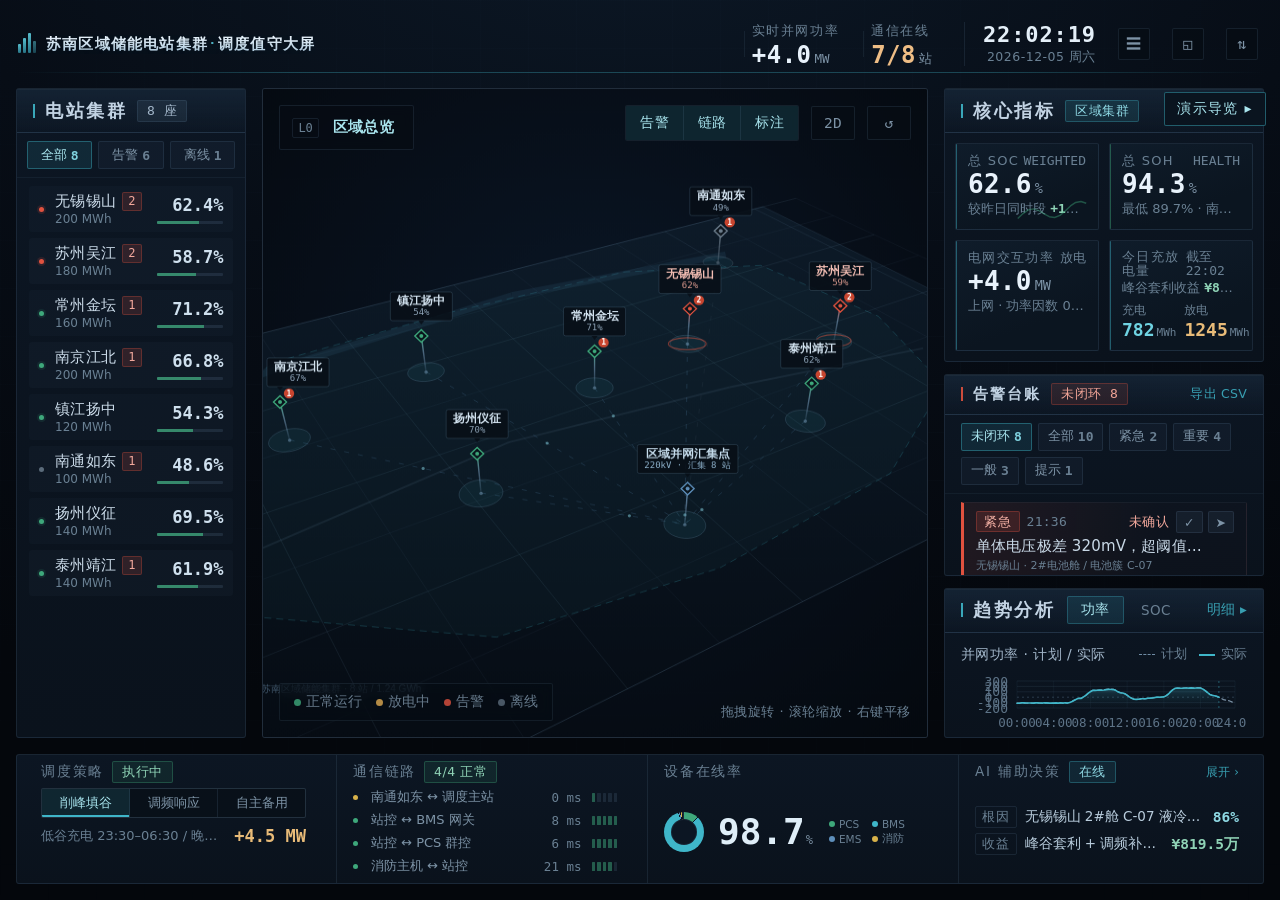
==== index.html @ c9ad31ce "chore: v1.2 initial commit (recovery from encoding incident)" ====
<!DOCTYPE html>
<html lang="zh-CN">
<head>
<meta charset="utf-8">
<meta name="viewport" content="width=device-width, initial-scale=1">
<title>苏南区域储能电站集群 · 数字孪生调度大屏</title>
<link rel="icon" type="image/svg+xml" href="assets/img/favicon.svg">
<link rel="stylesheet" href="assets/css/tokens.css?v=1.2.3">
<link rel="stylesheet" href="assets/css/components.css?v=1.2.3">
<link rel="stylesheet" href="assets/css/dashboard.css?v=1.2.3">
</head>
<body>

<div id="app" class="app">

  <!-- ============ 顶部通栏（v1.1：标题左对齐 + KPI 突出 + 图标操作收右） ============ -->
  <header class="topbar">
    <div class="tb-left">
      <div class="brand-mark" aria-hidden="true"><i></i><i></i><i></i><i></i></div>
      <h1>苏南区域储能电站集群<em>·</em>调度值守大屏</h1>
    </div>

    <div class="tb-right">
      <div class="tb-kpi">
        <label>集群总装机</label>
        <b>1,240<i>MWh</i></b>
      </div>
      <div class="tb-kpi">
        <label>实时并网功率</label>
        <b id="hdrPower">+186.4<i>MW</i></b>
      </div>
      <div class="tb-kpi">
        <label>通信在线</label>
        <b class="ok" id="hdrComm">8/8<i>站</i></b>
      </div>
      <div class="tb-clock">
        <b id="clockTime">--:--:--</b>
        <span id="clockDate">2026-11-05 周四</span>
      </div>
      <div class="nav-more" id="navMore">
        <button class="tool icon" id="btnNavMore" title="更多：设计规范 / 交互流程 / 分层稿 / 方案叙事">☰</button>
        <div class="nav-menu" id="navMenu" hidden>
          <span class="ver">v1.2-prototype</span>
          <a href="components.html">设计规范</a>
          <a href="flow.html">交互流程</a>
          <a href="mockups.html">分层稿</a>
          <a href="story.html">方案叙事</a>
          <div class="kbd-row"><kbd>Esc</kbd> 上钻 / 关闭抽屉　<kbd>Space</kbd> 暂停刷新　<kbd>C</kbd> 驾驶舱模式　<kbd>2D</kbd> 俯视</div>
        </div>
      </div>
      <button class="tool icon" id="btnCockpit" title="驾驶舱模式：只留主视图与核心 KPI，适合投屏（快捷键 C，选择会被记住）" aria-label="切换驾驶舱模式">◱</button>
      <button class="tool icon" id="btnCompact" title="紧凑密度：折叠底部策略条，扩大主视图（矮视口值守可开，选择会被记住）">⇅</button>
      <span class="ver" id="scenarioTag" hidden style="color:#eebd85;border-color:rgba(223,138,46,.4)"></span>
    </div>
  </header>

  <!-- ============ 左侧 ============ -->
  <aside class="col-left">

    <section class="panel" id="clusterPanel">
      <div class="panel-hd">
        <span class="bar"></span>
        <h3>电站集群</h3>
        <span class="hd-tag" id="stationCount">8 座</span>
      </div>
      <div class="panel-bd">
        <div class="filter-row" id="stationFilters">
          <button class="chip is-on" data-filter="all">全部 <i>8</i></button>
          <button class="chip" data-filter="alert">告警 <i>3</i></button>
          <button class="chip" data-filter="offline">离线 <i>1</i></button>
        </div>
        <div class="station-list scroll" id="stationList"></div>
      </div>
    </section>

  </aside>

  <!-- ============ 中间孪生主视区 ============ -->
  <main class="col-center">
    <section class="stage" id="stage">
      <canvas id="twinCanvas"></canvas>
      <div class="stage-veil" id="stageVeil"></div>
      <span class="corner tl"></span><span class="corner tr"></span>
      <span class="corner bl"></span><span class="corner br"></span>

      <div class="hud hud-tl">
        <div class="crumbs" id="crumbs"></div>
      </div>

      <div class="hud hud-tr">
        <div class="tool-group" id="layerToggles">
          <button class="tool is-on" data-layer="alert">告警</button>
          <button class="tool is-on" data-layer="link">链路</button>
          <button class="tool is-on" data-layer="label">标注</button>
        </div>
        <button class="tool icon" id="btnTopView" title="俯视 / 透视">2D</button>
        <button class="tool icon" id="btnReset" title="复位视窗">↺</button>
      </div>

      <div class="stage-card" id="stageCard" hidden></div>

      <div class="hud hud-bl legend">
        <span class="lg-title">状态</span>
        <span class="lg-item"><i style="background:#3ea87b"></i>正常运行</span>
        <span class="lg-item"><i style="background:#dfab52"></i>放电中</span>
        <span class="lg-item"><i style="background:#e0523f"></i>告警</span>
        <span class="lg-item"><i style="background:#5b6b7a"></i>离线</span>
      </div>

      <div class="hud hud-br">
        <span id="camInfo">拖拽旋转 · 滚轮缩放 · 右键平移</span>
      </div>

      <div class="twin-tip" id="twinTip"></div>
    </section>
  </main>

  <!-- ============ 右侧（v1.1 黄金三角：指标 → 告警台账 → 趋势） ============ -->
  <aside class="col-right">

    <section class="panel" id="metricsPanel">
      <div class="panel-hd">
        <span class="bar"></span>
        <h3>核心指标</h3>
        <span class="hd-tag scope" id="metricScope">区域集群</span>
        <button class="link-btn" id="btnScopeBack" hidden>返回集群</button>
      </div>
      <div class="panel-bd">
        <div class="metric-grid" id="metricGrid"></div>
      </div>
    </section>

    <section class="panel" id="alertPanel">
      <div class="panel-hd">
        <span class="bar crit"></span>
        <h3>告警台账</h3>
        <span class="hd-tag crit" id="alertOpen">未闭环 6</span>
        <span class="meta">按优先级排序</span>
        <button class="link-btn" id="btnAlertCsv" title="导出当前告警台账（模拟）">导出 CSV</button>
      </div>
      <div class="panel-bd">
        <div class="filter-row" id="alertFilters"></div>
        <div class="alert-list scroll" id="alertList" role="list"></div>
      </div>
    </section>

    <section class="panel folded" id="chartsPanel">
      <div class="panel-hd">
        <span class="bar"></span>
        <h3>趋势分析</h3>
        <div class="chart-tabs" id="chartTabs">
          <button class="on" data-tab="power">功率</button>
          <button data-tab="soc">SOC</button>
        </div>
        <span class="meta" id="chartMeta">计划 vs 实际</span>
        <button class="link-btn" id="btnChartMore" title="展开温度 / 健康度明细图">明细 ▸</button>
      </div>
      <div class="panel-bd chart-body">
        <div class="chart-main">
          <div class="chart-title">
            <span id="mainChartTitle">并网功率 · 计划 / 实际</span>
            <span class="lg"><i class="lg-plan"></i>计划<i class="lg-act"></i>实际</span>
          </div>
          <div class="chart-box" id="chartMain"></div>
        </div>
        <div class="chart-row">
          <div class="chart-mini">
            <div class="chart-title"><span id="tempChartTitle">设备温度</span><span class="unit">℃</span></div>
            <div class="chart-box" id="chartTemp"></div>
          </div>
          <div class="chart-mini">
            <div class="chart-title"><span id="healthChartTitle">电池簇健康度</span><span class="unit">簇</span></div>
            <div class="chart-box" id="chartHealth"></div>
          </div>
        </div>
      </div>
    </section>

  </aside>

  <!-- ============ 底部辅助栏 ============ -->
  <footer class="bottombar">

    <div class="bb">
      <div class="bb-hd">调度策略<span class="tag ok" id="stratState">执行中</span></div>
      <div class="seg" id="strategySeg">
        <button class="on" data-strategy="peak">削峰填谷</button>
        <button data-strategy="freq">调频响应</button>
        <button data-strategy="reserve">自主备用</button>
      </div>
      <div class="strat-info">
        <span id="stratWindow">低谷充电 23:30–06:30 / 晚峰放电 17:30–21:00</span>
        <b id="stratPower">-108.6 MW</b>
      </div>
    </div>

    <div class="bb">
      <div class="bb-hd">通信链路<span class="tag ok">4/4 正常</span></div>
      <div class="comm-list" id="commList"></div>
    </div>

    <div class="bb">
      <div class="bb-hd">设备在线率</div>
      <div class="on-wrap">
        <span class="donut" id="onlineDonut" style="--p:98.6"></span>
        <b id="onlineRate">98.6<i>%</i></b>
        <span class="on-legend" id="onLegend">
          <span><i style="background:#3ea87b"></i>PCS</span>
          <span><i style="background:#3fb6c9"></i>BMS</span>
          <span><i style="background:#5e8fbb"></i>EMS</span>
          <span><i style="background:#d8b24a"></i>消防</span>
        </span>
      </div>
    </div>

    <div class="bb ai-block">
      <div class="bb-hd">AI 辅助决策<span class="tag acc">在线</span><button class="link-btn" id="btnAiDrawer">展开 ›</button></div>
      <div class="ai-lines" id="aiLines"></div>
    </div>

  </footer>

  <!-- ============ 演示导览面板（收口演示用，不破坏值守视图） ============ -->
  <button class="demo-fab" id="demoFab">演示导览 ▸</button>
  <div class="demo-panel" id="demoPanel" hidden>
    <div class="dp-hd">演示导览<span id="demoClose" title="收起">×</span></div>
    <div class="dp-sec">
      <label>视图下钻</label>
      <div class="dp-row c4">
        <button data-dp-go="L0">L0 集群</button>
        <button data-dp-go="L1">L1 锡山</button>
        <button data-dp-go="L2">L2 2#舱</button>
        <button data-dp-go="L3">L3 簇</button>
      </div>
    </div>
    <div class="dp-sec">
      <label>异常工况</label>
      <div class="dp-row c4">
        <button data-dp-sc="">正常</button>
        <button data-dp-sc="offline">离线</button>
        <button data-dp-sc="multi">多告警</button>
        <button data-dp-sc="overtemp">超温</button>
        <button data-dp-linkdown>数据源断开</button>
        <button data-dp-lite>性能轻量化</button>
      </div>
    </div>
    <div class="dp-sec">
      <label>角色权限预览（UI 演示）</label>
      <div class="dp-row c4">
        <button data-dp-role="admin">管理员</button>
        <button data-dp-role="dispatcher">调度员</button>
        <button data-dp-role="inspector">运维巡检</button>
      </div>
    </div>
    <div class="dp-sec">
      <label>快照回放（本地存储演示）</label>
      <div class="dp-row">
        <button data-dp-snap-save>保存当前快照</button>
        <div class="dp-snaps" id="dpSnapList"></div>
      </div>
    </div>
    <div class="dp-sec">
      <label>调度策略</label>
      <div class="dp-row">
        <button data-dp-strategy="peak">削峰填谷</button>
        <button data-dp-strategy="freq">调频响应</button>
        <button data-dp-strategy="reserve">自主备用</button>
      </div>
    </div>
    <div class="dp-sec">
      <label>标注模式（对应分层稿三色）</label>
      <div class="dp-row c4">
        <button data-dp-anno="static">静态层</button>
        <button data-dp-anno="fx">动效层</button>
        <button data-dp-anno="hot">热区</button>
        <button data-dp-anno="all">全部</button>
      </div>
    </div>
    <div class="dp-sec">
      <label>落地材料</label>
      <div class="dp-row">
        <button data-dp-doc="feasibility.md">查看落地说明 →</button>
        <button data-dp-doc="requirement-trace.md">需求追踪表 →</button>
        <button data-dp-doc="field-map.md">字段映射表 →</button>
        <button data-dp-doc="benchmark.md">性能实测报告 →</button>
      </div>
    </div>
  </div>

  <!-- 全局标注覆盖层（1920×1080 设计坐标，与分层稿像素对齐） -->
  <div class="anno-layer" id="annoLayer"></div>

</div>

<!-- AI 决策抽屉 -->
<div class="scrim" id="scrim"></div>
<aside class="drawer" id="aiDrawer" aria-hidden="true">
  <div class="drawer-hd">
    <div>
      <b>AI 辅助决策</b>
      <span>根因推理 · 收益评估 · 策略建议</span>
    </div>
    <button class="icon-btn" id="drawerClose" aria-label="关闭">×</button>
  </div>
  <div class="drawer-bd scroll" id="drawerBody"></div>
</aside>

<div class="toast-wrap" id="toasts"></div>

<script src="assets/js/data.js"></script>
<script src="assets/js/charts.js"></script>
<script src="assets/js/twin.js"></script>
<script src="assets/js/scenes.js"></script>
<script src="assets/js/app.js"></script>
</body>
</html>
---- assets/css/tokens.css ----
/* ============================================================
   Design tokens · 储能集群调度大屏
   低饱和深蓝工业风 / 强光控制室 / 信息层级优先
   ============================================================ */
:root{
  /* 背景层级 */
  --bg-0:#05080e;
  --bg-1:#080e17;
  --bg-2:#0b1420;
  --bg-3:#0f1b28;
  --bg-4:#132334;

  /* 描边 */
  --line-1:rgba(126,163,196,.13);
  --line-2:rgba(126,163,196,.22);
  --line-3:rgba(126,163,196,.34);

  /* 文本（v0.9.5 对比度实测调整：--txt-3 5.8:1 / --txt-4 4.5:1，均过 WCAG AA 正文线，层级差保持一档） */
  --txt-1:#e2ebf5;
  --txt-2:#a2b6c9;
  --txt-3:#7d93a6;
  --txt-4:#6a8093;

  /* 主色：低饱和青蓝 + 钢蓝 */
  --acc:#3fb6c9;
  --acc-soft:rgba(63,182,201,.13);
  --acc-2:#5e8fbb;

  /* 状态色（严格规范） */
  --ok:#3ea87b;
  --warn:#d8b24a;
  --high:#df8a2e;
  --crit:#e0523f;
  --off:#5b6b7a;

  --charge:#3fb6c9;
  --discharge:#dfab52;

  /* 字体 */
  --font-ui:"HarmonyOS Sans SC","PingFang SC","Microsoft YaHei","Noto Sans SC",system-ui,sans-serif;
  --font-num:"Bahnschrift","DIN Alternate","Roboto Mono",ui-monospace,Consolas,monospace;

  /* 字号阶梯（v0.9.4）：正文下限 15px / 辅助下限 13px，11px 及以下全部清理 */
  --fs-display:32px;  /* 大屏核心数字 */
  --fs-h1:24px;
  --fs-h2:18px;
  --fs-body:15px;     /* 正文最小 15px */
  --fs-caption:13px;  /* 辅助信息 */
  --fs-tiny:12px;     /* 仅单位/时间戳 */

  /* 间距令牌（v0.9.4）：面板内边距 16–20px，面板间距 16px */
  --sp-1:8px;
  --sp-2:16px;
  --sp-3:24px;

  --r:3px;
}

/* 2K/4K 拼接屏（v0.9.5）：观看距离 3–5m，字号随物理尺寸整体放大一档，不靠 clamp 拉伸 */
@media (min-width:2560px){
  :root{
    --fs-display:40px;
    --fs-h1:30px;
    --fs-h2:22px;
    --fs-body:17px;
    --fs-caption:15px;
    --fs-tiny:14px;
    /* 间距与字号同比例升档（≈1.13×），避免面板密度失衡（v0.9.6 校准） */
    --sp-1:9px;
    --sp-2:18px;
    --sp-3:27px;
  }
}
/* 4K 拼接屏（v0.9.9）：观看距离更远（3–5m 对 3840 物理），再升一档 */
@media (min-width:3200px){
  :root{
    --fs-display:46px;
    --fs-h1:34px;
    --fs-h2:25px;
    --fs-body:19px;
    --fs-caption:17px;
    --fs-tiny:15px;
    --sp-1:10px;
    --sp-2:20px;
    --sp-3:30px;
  }
}

*,*::before,*::after{box-sizing:border-box}
html{height:100%}
html,body{margin:0}
body{
  background:var(--bg-0);
  color:var(--txt-1);
  font-family:var(--font-ui);
  font-size:var(--fs-body);
  font-variant-numeric:tabular-nums; /* 跳动数字等宽对齐，不抖动 */
  -webkit-font-smoothing:antialiased;
  overflow:hidden; /* v0.9.4：流式一屏布局（不再整屏 scale），面板内部各自滚动 */
}
h1,h2,h3,h4,p{margin:0;font-weight:500}
button{font-family:inherit;color:inherit}
[hidden]{display:none !important} /* 防止组件 display 覆盖 hidden 语义 */
b,i,em{font-style:normal;font-weight:600}
::selection{background:rgba(63,182,201,.28)}

/* 滚动条 */
.scroll{overflow-y:auto;overscroll-behavior:contain}
.scroll::-webkit-scrollbar{width:6px;height:6px}
.scroll::-webkit-scrollbar-track{background:transparent}
.scroll::-webkit-scrollbar-thumb{background:rgba(126,163,196,.18);border-radius:3px}
.scroll::-webkit-scrollbar-thumb:hover{background:rgba(126,163,196,.3)}

/* 数字：等宽、窄体，工业仪表感 */
.num{font-family:var(--font-num);font-variant-numeric:tabular-nums;letter-spacing:.02em}

/* 大屏容器（v0.9.4 流式布局）：不再 1920×1080 固定画布 + 整屏 scale，
   改为视口自适应网格 + 固定 px 字号（正文 ≥15px 不被压缩），窄视口下列宽弹性收缩 */
.app{
  position:relative;
  width:100vw;height:100vh;
  display:grid;
  /* v1.1 黄金三角：左看站点、中看拓扑（全高）、右看指标+告警+趋势；告警不再横跨底部 */
  grid-template-columns:clamp(240px,19vw,260px) minmax(0,1fr) clamp(340px,20vw,380px);
  grid-template-rows:56px minmax(0,1fr) minmax(60px,auto);
  grid-template-areas:
    "top    top    top"
    "left   center right"
    "bottom bottom bottom";
  gap:var(--sp-2);
  padding:var(--sp-2);
  overflow:hidden; /* 裁剪标注层等比例缩放后的视觉溢出（3840 宽下 --anno-s=2 时 anno-layer 视觉高 2160） */
  background:
    radial-gradient(120% 90% at 50% -10%, #0c1826 0%, #070d16 46%, #04070c 100%);
}
/* v1.2 驾驶舱模式：投屏态——只留顶栏 KPI 与拓扑主视图（body.cockpit 由 localStorage 记忆） */
body.cockpit .app{
  grid-template-columns:minmax(0,1fr);
  grid-template-rows:56px minmax(0,1fr);
  grid-template-areas:
    "top"
    "center";
}
body.cockpit .col-left,
body.cockpit .col-right,
body.cockpit .bottombar{display:none}
/* 极细网格纹理，克制 */
.app::before{
  content:"";position:absolute;inset:0;pointer-events:none;z-index:0;
  background-image:
    linear-gradient(rgba(126,163,196,.026) 1px, transparent 1px),
    linear-gradient(90deg, rgba(126,163,196,.026) 1px, transparent 1px);
  background-size:48px 48px;
  mask-image:radial-gradient(90% 80% at 50% 40%, #000 0%, transparent 100%);
}
.app > *{position:relative;z-index:1}
---- assets/css/components.css ----
/* ============================================================
   通用组件 · 面板 / 徽标 / 按钮 / 抽屉 / 提示
   ============================================================ */

/* ---------- 面板 ---------- */
.panel{
  position:relative;
  display:flex;flex-direction:column;min-height:0;
  background:linear-gradient(180deg,#0c1623 0%,#0a121c 100%);
  border:1px solid var(--line-1);
  border-radius:var(--r);
  overflow:hidden;
}
.panel::after{
  content:"";position:absolute;inset:0;pointer-events:none;
  box-shadow:inset 0 1px 0 rgba(255,255,255,.035);
}
.panel-hd{
  flex:0 0 34px;height:34px;display:flex;align-items:center;gap:8px;
  padding:0 10px;
  border-bottom:1px solid var(--line-1);
  background:linear-gradient(180deg,rgba(36,60,84,.32),rgba(18,32,46,.06));
}
.panel-hd .bar{width:2px;height:11px;background:var(--acc);flex:0 0 2px;opacity:.9}
.panel-hd .bar.crit{background:var(--crit)}
.panel-hd h3{font-size:12px;font-weight:600;letter-spacing:.14em;color:#c2d3e3;white-space:nowrap}
.panel-hd .meta{margin-left:auto;font-size:10.5px;color:var(--txt-4);letter-spacing:.04em;white-space:nowrap}
.hd-tag{
  font-size:10px;line-height:15px;padding:0 5px;border-radius:2px;
  color:var(--txt-2);background:rgba(126,163,196,.1);
  border:1px solid var(--line-1);
  font-family:var(--font-num);letter-spacing:.04em;
}
.hd-tag.crit{color:#f0a396;background:rgba(224,82,63,.12);border-color:rgba(224,82,63,.28)}
.hd-tag.scope{color:#8fd9e4;background:var(--acc-soft);border-color:rgba(63,182,201,.3)}
.panel-bd{flex:1;min-height:0;display:flex;flex-direction:column}

.link-btn{
  background:none;border:0;padding:0;margin-left:auto;
  font-size:10.5px;color:var(--acc);cursor:pointer;letter-spacing:.02em;opacity:.85;
}
.link-btn:hover{opacity:1;text-decoration:underline}

.icon-btn{
  width:22px;height:22px;display:grid;place-items:center;
  background:transparent;border:1px solid var(--line-1);border-radius:2px;
  color:var(--txt-2);font-size:15px;line-height:1;cursor:pointer;
}
.icon-btn:hover{border-color:var(--line-3);color:var(--txt-1)}

/* ---------- 过滤 chip ---------- */
.filter-row{
  display:flex;flex-wrap:wrap;gap:5px;
  padding:8px 10px;border-bottom:1px solid rgba(126,163,196,.07);
}
.chip{
  height:21px;padding:0 7px;display:inline-flex;align-items:center;gap:4px;
  background:rgba(126,163,196,.05);
  border:1px solid var(--line-1);border-radius:2px;
  font-size:11px;color:var(--txt-3);cursor:pointer;
  transition:all .15s ease;white-space:nowrap;
}
.chip i{font-family:var(--font-num);font-size:10px;color:var(--txt-4)}
.chip:hover{color:var(--txt-1);border-color:var(--line-2)}
.chip.is-on{
  color:#a9e5ee;border-color:rgba(63,182,201,.4);
  background:rgba(63,182,201,.12);
}
.chip.is-on i{color:#7fd2df}
.chip.lv-crit.is-on{color:#f4b1a5;border-color:rgba(224,82,63,.45);background:rgba(224,82,63,.14)}
.chip.lv-high.is-on{color:#f0bf88;border-color:rgba(223,138,46,.45);background:rgba(223,138,46,.14)}
.chip.lv-warn.is-on{color:#e6d193;border-color:rgba(216,178,74,.42);background:rgba(216,178,74,.13)}
.chip.lv-info.is-on{color:#9ed3bd;border-color:rgba(62,168,123,.4);background:rgba(62,168,123,.13)}

/* ---------- 标签 ---------- */
.tag{
  display:inline-flex;align-items:center;gap:3px;
  height:16px;padding:0 5px;border-radius:2px;
  font-size:10px;line-height:1;letter-spacing:.04em;white-space:nowrap;
  border:1px solid var(--line-1);color:var(--txt-3);background:rgba(126,163,196,.06);
}
.tag.ok{color:#8fd3b6;border-color:rgba(62,168,123,.32);background:rgba(62,168,123,.11)}
.tag.acc{color:#8fd9e4;border-color:rgba(63,182,201,.32);background:rgba(63,182,201,.11)}
.tag.crit{color:#f2a89c;border-color:rgba(224,82,63,.34);background:rgba(224,82,63,.13)}
.tag.high{color:#eebd85;border-color:rgba(223,138,46,.34);background:rgba(223,138,46,.13)}
.tag.warn{color:#e4d091;border-color:rgba(216,178,74,.32);background:rgba(216,178,74,.12)}
.tag.off{color:var(--txt-4);border-color:var(--line-1);background:rgba(91,107,122,.1)}

/* 告警等级左侧色块 */
.lv-tag{
  display:inline-block;padding:0 4px;height:15px;line-height:15px;border-radius:2px;
  font-size:10px;letter-spacing:.06em;
}
.lv-tag.crit{color:#f4b1a5;background:rgba(224,82,63,.16);box-shadow:inset 0 0 0 1px rgba(224,82,63,.3)}
.lv-tag.high{color:#eebd85;background:rgba(223,138,46,.15);box-shadow:inset 0 0 0 1px rgba(223,138,46,.28)}
.lv-tag.warn{color:#e4d091;background:rgba(216,178,74,.14);box-shadow:inset 0 0 0 1px rgba(216,178,74,.26)}
.lv-tag.info{color:#9ed3bd;background:rgba(62,168,123,.13);box-shadow:inset 0 0 0 1px rgba(62,168,123,.24)}

/* ---------- 按钮 ---------- */
.btn{
  height:26px;padding:0 10px;border-radius:2px;cursor:pointer;
  background:rgba(126,163,196,.07);border:1px solid var(--line-2);
  color:var(--txt-2);font-size:11.5px;letter-spacing:.02em;
  transition:all .15s ease;
}
.btn:hover{color:var(--txt-1);border-color:var(--line-3);background:rgba(126,163,196,.12)}
.btn.primary{
  background:linear-gradient(180deg,rgba(63,182,201,.24),rgba(63,182,201,.14));
  border-color:rgba(63,182,201,.45);color:#b6ecf3;
}
.btn.primary:hover{background:rgba(63,182,201,.3);border-color:rgba(63,182,201,.65)}
.btn.ghost{background:transparent;border-color:var(--line-1);color:var(--txt-3)}
.btn.mini{height:20px;padding:0 6px;font-size:10.5px}

/* 分段控件 */
.seg{display:flex;border:1px solid var(--line-2);border-radius:2px;overflow:hidden;background:rgba(6,12,19,.5)}
.seg button{
  flex:1;height:26px;border:0;border-right:1px solid var(--line-1);
  background:transparent;color:var(--txt-3);font-size:11.5px;cursor:pointer;
  transition:all .16s ease;white-space:nowrap;
}
.seg button:last-child{border-right:0}
.seg button:hover{color:var(--txt-1);background:rgba(126,163,196,.07)}
.seg button.on{
  color:#a9e5ee;background:rgba(63,182,201,.13);
  box-shadow:inset 0 -2px 0 var(--acc);
}

/* ---------- 提示 toast ---------- */
.toast-wrap{
  position:fixed;left:50%;bottom:150px;transform:translateX(-50%);
  display:flex;flex-direction:column;gap:6px;align-items:center;
  z-index:400;pointer-events:none;
}
.toast{
  display:flex;align-items:center;gap:8px;
  padding:7px 14px;border-radius:2px;
  background:rgba(10,20,30,.94);
  border:1px solid rgba(63,182,201,.32);
  box-shadow:0 8px 26px rgba(0,0,0,.5);
  color:#cfe3ef;font-size:12px;letter-spacing:.02em;
  animation:toastIn .22s ease both;
}
.toast::before{content:"";width:5px;height:5px;border-radius:50%;background:var(--acc)}
.toast.warn{border-color:rgba(223,138,46,.42)}
.toast.warn::before{background:var(--high)}
.toast.crit{border-color:rgba(224,82,63,.45)}
.toast.crit::before{background:var(--crit)}
@keyframes toastIn{from{opacity:0;transform:translateY(8px)}to{opacity:1;transform:none}}

/* ---------- 控件扩展（v2.7） ---------- */
.switch{position:relative;width:34px;height:18px;border-radius:9px;background:#1b2b3a;border:1px solid var(--line-2);cursor:pointer;transition:.15s;display:inline-block;vertical-align:middle}
.switch::after{content:"";position:absolute;top:2px;left:2px;width:12px;height:12px;border-radius:50%;background:#8fa5b8;transition:.15s}
.switch.on{background:rgba(63,182,201,.22);border-color:rgba(63,182,201,.5)}
.switch.on::after{left:18px;background:var(--acc)}

.select{position:relative;display:inline-flex;align-items:center;height:26px;padding:0 26px 0 10px;background:#101d2b;border:1px solid var(--line-2);border-radius:2px;font-size:11px;color:var(--txt-2);cursor:pointer;user-select:none}
.select::after{content:"";position:absolute;right:10px;width:0;height:0;border-left:4px solid transparent;border-right:4px solid transparent;border-top:5px solid var(--txt-4)}
.select:hover{border-color:rgba(63,182,201,.45)}
.select .opt{position:absolute;left:-1px;top:27px;min-width:100%;background:#0f1b28;border:1px solid var(--line-2);border-radius:2px;display:none;z-index:5}
.select.open .opt{display:block}
.select .opt span{display:block;padding:5px 10px;white-space:nowrap}
.select .opt span:hover{background:rgba(63,182,201,.12);color:#a9e5ee}

.hotspot{position:absolute;border:1px dashed rgba(223,82,63,.55);background:rgba(223,82,63,.07);pointer-events:none;z-index:3}
.hotspot i{position:absolute;top:-15px;left:0;font-size:9px;color:#f2a89c;white-space:nowrap;font-style:normal;letter-spacing:.05em}
.fx-layer{position:absolute;border:1px dashed rgba(63,182,201,.55);background:rgba(63,182,201,.06);pointer-events:none;z-index:3}
.fx-layer i{position:absolute;top:-15px;left:0;font-size:9px;color:#8fd9e4;white-space:nowrap;font-style:normal;letter-spacing:.05em}
.static-layer{position:absolute;border:1px dashed rgba(126,163,196,.4);background:rgba(126,163,196,.05);pointer-events:none;z-index:3}
.static-layer i{position:absolute;top:-15px;left:0;font-size:9px;color:#9fb6c8;white-space:nowrap;font-style:normal;letter-spacing:.05em}

/* 动效参考：脉冲环（4 级节奏） */
.pulse-stage{position:relative;display:flex;align-items:flex-end;justify-content:center;min-height:96px}
.pulse-stage .base{position:relative;width:56px;height:20px}
.pulse-stage .base::before{content:"";position:absolute;inset:auto 0 0 0;height:20px;border-radius:50%;background:rgba(63,182,201,.06);border:1px solid rgba(126,163,196,.25)}
.pulse-stage .ring{position:absolute;left:50%;bottom:0;width:24px;height:9px;margin-left:-12px;border-radius:50%;border:1px solid currentColor;opacity:0;animation:pulseRing var(--dur,1.4s) ease-out infinite;animation-delay:var(--delay,0s)}
@keyframes pulseRing{0%{transform:scale(.55);opacity:.95}65%{opacity:.35}100%{transform:scale(2.7);opacity:0}}

/* 动效参考：链路流向 */
.flow-wire{position:relative;height:2px;background:linear-gradient(90deg,rgba(94,143,187,.12),rgba(94,143,187,.4));border-radius:1px;margin:26px 0 8px}
.flow-wire i{position:absolute;top:-1.5px;width:8px;height:5px;border-radius:1px;background:#8cdceb;box-shadow:0 0 4px rgba(140,220,235,.4);animation:flowMove var(--dur,2s) linear infinite;animation-delay:var(--delay,0s)}
.flow-wire.rev{background:linear-gradient(270deg,rgba(94,143,187,.12),rgba(94,143,187,.4))}
@keyframes flowMove{0%{left:-4%}100%{left:102%}}
.flow-wire.idle i{animation:none;opacity:.25}

/* ---------- 抽屉 ---------- */
.scrim{
  position:fixed;inset:0;background:rgba(3,6,10,.55);
  opacity:0;pointer-events:none;transition:opacity .25s ease;z-index:300;
  backdrop-filter:blur(2px);
}
.scrim.on{opacity:1;pointer-events:auto}
.drawer{
  position:fixed;top:0;right:0;bottom:0;width:466px;
  background:linear-gradient(180deg,#0b1622,#08111a);
  border-left:1px solid var(--line-2);
  box-shadow:-18px 0 50px rgba(0,0,0,.55);
  /* v1.2：收起态滑出动画结束后 visibility:hidden——translateX(102%) 的空盒子不再撑出文档横向滚动区 */
  transform:translateX(102%);visibility:hidden;
  transition:transform .3s cubic-bezier(.22,.61,.36,1),visibility 0s .3s;
  z-index:310;display:flex;flex-direction:column;
}
.drawer.on{transform:none;visibility:visible;transition:transform .3s cubic-bezier(.22,.61,.36,1),visibility 0s 0s}
.drawer-hd{
  flex:0 0 auto;display:flex;align-items:flex-start;justify-content:space-between;
  padding:16px 18px 14px;border-bottom:1px solid var(--line-1);
  background:linear-gradient(180deg,rgba(36,60,84,.28),transparent);
}
.drawer-hd b{display:block;font-size:14px;letter-spacing:.1em;color:#d8e6f2}
.drawer-hd span{display:block;margin-top:5px;font-size:10.5px;color:var(--txt-4);letter-spacing:.08em}
.drawer-bd{padding:16px 18px 28px;flex:1;min-height:0}

/* ---------- 图表 tooltip ---------- */
.chart-tip{
  position:fixed;z-index:500;pointer-events:none;
  min-width:110px;padding:7px 9px;border-radius:2px;
  background:rgba(9,17,26,.96);border:1px solid var(--line-2);
  box-shadow:0 8px 22px rgba(0,0,0,.5);
  font-size:11px;color:var(--txt-2);line-height:1.65;
  opacity:0;transform:translateY(4px);transition:opacity .12s ease,transform .12s ease;
}
.chart-tip.on{opacity:1;transform:none}
.chart-tip b{color:#dbe9f4;font-family:var(--font-num);font-weight:600}
.chart-tip .k{display:inline-block;width:6px;height:6px;border-radius:1px;margin-right:5px;vertical-align:1px}
---- assets/css/dashboard.css ----
/* ============================================================
   主大屏布局
   ============================================================ */

/* ---------------- 顶部 ---------------- */
.topbar{
  grid-area:top;
  /* v1.1：两列 grid——主标题左对齐，KPI/时钟/图标操作收最右 */
  display:grid;grid-template-columns:minmax(0,1fr) auto;
  align-items:center;gap:16px;
  padding:0 6px 0 2px;position:relative;
}
.topbar::after{
  /* v1.2：光带内收到 0（原 -10px 外扩撑出文档 10px 横向滚动区，1024 视口回归红） */
  content:"";position:absolute;left:0;right:0;bottom:-1px;height:1px;
  background:linear-gradient(90deg,rgba(63,182,201,0),rgba(63,182,201,.32) 22%,rgba(63,182,201,.32) 78%,rgba(63,182,201,0));
}
.tb-left{display:flex;align-items:center;gap:10px;min-width:0;justify-self:start}
.brand-mark{display:flex;align-items:flex-end;gap:2px;height:20px;padding-bottom:1px}
.brand-mark i{width:3px;background:linear-gradient(180deg,#5fd0e0,#2b7f92);border-radius:1px;opacity:.9}
.brand-mark i:nth-child(1){height:9px}
.brand-mark i:nth-child(2){height:15px}
.brand-mark i:nth-child(3){height:20px}
.brand-mark i:nth-child(4){height:12px;opacity:.5}
.brand-txt b{display:block;font-size:14.5px;font-weight:600;letter-spacing:.1em;color:#d7e5f1;line-height:1.25}
.brand-txt span{display:block;font-size:9px;letter-spacing:.18em;color:var(--txt-4);margin-top:2px;white-space:nowrap}
.ver{
  font-family:var(--font-num);font-size:9.5px;color:var(--txt-4);
  border:1px solid var(--line-1);border-radius:2px;padding:1px 4px;margin-left:2px;
}
a.ver{text-decoration:none;letter-spacing:.08em;cursor:pointer;transition:.15s}
a.ver:hover{color:#a9e5ee;border-color:rgba(63,182,201,.45)}

/* v1.1：主标题移入 tb-left 左对齐 */
.tb-left h1{
  font-size:22px;font-weight:600;letter-spacing:.14em;white-space:nowrap;min-width:0;overflow:hidden;text-overflow:ellipsis;
  background:linear-gradient(180deg,#f2f8ff,#a9c4d8);
  -webkit-background-clip:text;background-clip:text;color:transparent;
  text-shadow:0 0 26px rgba(63,182,201,.12);
}
.tb-left h1 em{color:var(--acc);margin:0 2px;font-weight:400}

.tb-right{display:flex;align-items:center;gap:16px;justify-self:end;min-width:0}
/* v1.1.1：KPI 间微弱分隔线（1px / 10%），数据读取更独立；图标钮继承 .tool:hover 底色反馈 */
.tb-right .tb-kpi{position:relative;padding-right:16px}
.tb-right .tb-kpi + .tb-kpi::before{
  content:"";position:absolute;left:-8px;top:50%;transform:translateY(-50%);
  width:1px;height:26px;background:rgba(126,163,196,.1);
}
.tb-right .tool.icon{height:32px;width:32px;min-width:32px;font-size:15px;padding:0}
.tb-right .nav-more .nav-menu{right:0;left:auto}
.nav-menu .ver{display:block;margin:2px 10px 6px;border:none;padding:0}
.tb-kpi label{display:block;font-size:11px;letter-spacing:.12em;color:var(--txt-4);margin-bottom:3px}
.tb-kpi b{font-family:var(--font-num);font-size:24px;font-weight:600;color:#e4eff8;line-height:1;letter-spacing:.02em}
.tb-kpi b i{font-size:10.5px;font-weight:400;color:var(--txt-3);margin-left:3px;letter-spacing:0}
.tb-kpi b.ok{color:#7fd0b0}
.tb-clock{text-align:right;padding-left:18px;border-left:1px solid var(--line-1)}
.tb-clock b{display:block;font-family:var(--font-num);font-size:19px;color:#e4eff8;letter-spacing:.04em}
.tb-clock span{display:block;font-size:10.5px;color:var(--txt-4);margin-top:2px;letter-spacing:.04em}

/* ---------------- 左右列 ---------------- */
.col-left{grid-area:left;display:grid;grid-template-rows:minmax(0,1fr);min-height:0}
.col-center{grid-area:center;min-height:0;min-width:0}
/* v1.1 黄金三角：右栏 = 指标(auto) + 告警(主) + 趋势(次) */
.col-right{grid-area:right;display:flex;flex-direction:column;gap:12px;min-height:0}
.col-right #metricsPanel{flex:0 0 auto}
.col-right #alertPanel{flex:1.35 1 0;min-height:150px} /* v1.2.2：保底 150px——趋势展开明细时告警不被挤到只剩标题（720 下曾压到 32px） */
.col-right #chartsPanel{flex:1 1 0;min-height:0}

/* ---------------- 电站列表（纵向拉长 · 行高与字号放大） ---------------- */
.station-list{padding:8px 10px 10px;display:flex;flex-direction:column;gap:6px;flex:1}
/* v1.1.2：筛选 chips 固定三列等分——260px 列内自动均分、永不换行（ellipsis+title 兜底长数字） */
#stationFilters{display:grid;grid-template-columns:repeat(3,1fr);gap:6px;padding:8px 10px}
#stationFilters .chip{width:100%;min-width:0;justify-content:center}
#stationFilters .chip .t{min-width:0;overflow:hidden;text-overflow:ellipsis}
#stationFilters .chip i{flex-shrink:0}
.st-row{
  display:grid;grid-template-columns:6px minmax(0,1fr) 66px;
  gap:10px;align-items:center;padding:5px 10px;min-height:46px;
  background:rgba(126,163,196,.028);
  border:1px solid transparent;border-left:2px solid transparent;border-radius:2px;
  text-align:left;cursor:pointer;transition:background .15s ease,border-color .15s ease;
}
.st-row:hover{background:rgba(126,163,196,.08);border-color:var(--line-1)}
.st-row.is-on{background:rgba(63,182,201,.1);border-color:rgba(63,182,201,.3);border-left-color:var(--acc)}
.st-dot{width:5px;height:5px;border-radius:50%;background:var(--ok);box-shadow:0 0 0 2px rgba(62,168,123,.12)}
.st-dot.chg{background:var(--charge);box-shadow:0 0 0 2px rgba(63,182,201,.12)}
.st-dot.dis{background:var(--discharge);box-shadow:0 0 0 2px rgba(223,171,82,.12)}
.st-dot.alert{background:var(--crit);box-shadow:0 0 0 2px rgba(224,82,63,.14)}
.st-dot.offline{background:var(--off);box-shadow:none}
.st-name{font-size:15px;color:#ccdcea;letter-spacing:.02em;line-height:18px;display:flex;align-items:center;gap:6px;white-space:nowrap;overflow:hidden}
.st-name .badge{
  font-family:var(--font-num);font-size:10.5px;line-height:15px;padding:0 4px;border-radius:2px;
  color:#f2a89c;background:rgba(224,82,63,.16);border:1px solid rgba(224,82,63,.28);
}
.st-sub{font-size:11.5px;color:var(--txt-4);line-height:14px;letter-spacing:.02em;white-space:nowrap;overflow:hidden;text-overflow:ellipsis}
.st-soc{text-align:right}
.st-soc b{display:block;font-family:var(--font-num);font-size:17px;color:#cfe0ee;font-weight:600;line-height:19px}
.mini-bar{display:block;height:3px;background:rgba(126,163,196,.14);border-radius:1px;margin-top:5px;overflow:hidden}
.mini-bar u{display:block;height:100%;background:var(--acc);opacity:.75;text-decoration:none}

/* ---------------- 告警台账（v1.1 移入右栏 380px：紧凑两行 + 操作图标化） ---------------- */
#alertPanel .panel-hd{flex:0 0 40px}
#alertPanel .panel-hd h3{font-size:14.5px}
#alertPanel .panel-hd .link-btn{font-size:12.5px}
#alertPanel .filter-row{gap:6px;padding:6px 12px}
#alertPanel .chip{height:26px;padding:0 10px;font-size:12.5px;gap:3px}
.alert-list{padding:6px 10px 10px;display:flex;flex-direction:column;gap:6px;flex:1}
.al-row{
  display:block;width:100%;text-align:left;padding:6px 11px;
  background:rgba(126,163,196,.028);
  border:1px solid rgba(126,163,196,.07);border-left:3px solid var(--line-2);
  border-radius:0 2px 2px 0;cursor:pointer;
  transition:background .15s ease;
}
.al-row:hover{background:rgba(126,163,196,.075)}
.al-row.crit{border-left-color:var(--crit);background:linear-gradient(90deg,rgba(224,82,63,.1),rgba(224,82,63,.015) 70%)}
.al-row.high{border-left-color:var(--high);background:linear-gradient(90deg,rgba(223,138,46,.075),rgba(223,138,46,.012) 70%)}
.al-row.warn{border-left-color:var(--warn)}
.al-row.info{border-left-color:rgba(62,168,123,.75)}
.al-row.done{opacity:.6}
.al-top{display:flex;align-items:center;gap:7px;margin-bottom:3px}
.al-time{font-family:var(--font-num);font-size:13px;color:var(--txt-4);letter-spacing:.02em}
.al-st{display:none} /* 默认 foot 已含站点；矮视口单行模式显示（v1.1） */
.al-status{margin-left:auto;font-size:13px;letter-spacing:.03em}
.al-status.s0{color:#f2a89c}
.al-status.s1{color:#9fc9e8}
.al-status.s2{color:#7fae97}
.al-status.s3{color:var(--txt-4)}
.al-ics{display:flex;gap:5px;flex-shrink:0}
.al-txt{
  font-size:14.5px;line-height:19px;color:#c8d8e6;letter-spacing:.01em;
  display:-webkit-box;-webkit-line-clamp:1;-webkit-box-orient:vertical;overflow:hidden;
}
.al-foot{display:flex;align-items:center;gap:8px;margin-top:2px;font-size:11px;color:var(--txt-4)}
.al-act{
  height:22px;min-width:24px;padding:0 7px;line-height:21px;font-size:12.5px;border-radius:2px;
  background:rgba(126,163,196,.08);border:1px solid var(--line-1);color:var(--txt-3);
  cursor:pointer;
}
.al-act:hover{color:#a9e5ee;border-color:rgba(63,182,201,.4);background:rgba(63,182,201,.12)}
/* v1.1.1：空态＝「系统运行平稳」而非黑块（值守安心态） */
.al-empty{
  padding:26px 0 30px;text-align:center;color:var(--txt-4);font-size:13px;letter-spacing:.04em;
}
.al-empty::before{
  content:"✓";display:flex;align-items:center;justify-content:center;
  width:34px;height:34px;margin:0 auto 10px;border-radius:50%;
  border:1.5px solid rgba(62,168,123,.45);color:#3ea87b;font-size:16px;
}
.al-empty b{display:block;color:#7fae97;font-size:14.5px;margin-bottom:3px;letter-spacing:.08em}

/* ---------------- 主视区 ---------------- */
.stage{
  position:relative;height:100%;min-height:0;overflow:hidden;
  border:1px solid var(--line-2);border-radius:var(--r);
  background:#060c14;
}
#twinCanvas{position:absolute;inset:0;width:100%;height:100%;display:block;cursor:grab}
#twinCanvas.dragging{cursor:grabbing}
.stage-veil{
  position:absolute;inset:0;background:#050a11;opacity:0;pointer-events:none;
  transition:opacity .22s ease;z-index:6;
}
.stage-veil.on{opacity:1}
.corner{position:absolute;width:12px;height:12px;border:1px solid rgba(63,182,201,.5);z-index:3;pointer-events:none}
.corner.tl{left:-1px;top:-1px;border-right:0;border-bottom:0}
.corner.tr{right:-1px;top:-1px;border-left:0;border-bottom:0}
.corner.bl{left:-1px;bottom:-1px;border-right:0;border-top:0}
.corner.br{right:-1px;bottom:-1px;border-left:0;border-top:0}

.hud{position:absolute;z-index:4;display:flex;align-items:center;gap:6px}
.hud-tl{left:16px;top:16px;max-width:calc(100% - 360px)}
.hud-tr{right:16px;top:16px}
.hud-bl{left:16px;bottom:16px}
.hud-br{right:16px;bottom:16px;font-size:12px;color:var(--txt-4);letter-spacing:.04em}

.crumbs{
  display:flex;align-items:center;gap:5px;flex-wrap:wrap;
  padding:6px 10px;background:rgba(7,13,21,.76);
  border:1px solid var(--line-1);border-radius:2px;
  backdrop-filter:blur(6px);
}
.crumbs .cr{
  background:none;border:0;padding:3px 5px;font-size:13px;color:var(--txt-3);
  cursor:pointer;border-radius:2px;letter-spacing:.02em;white-space:nowrap;
}
.crumbs .cr:hover{color:#a9e5ee;background:rgba(63,182,201,.1)}
.crumbs .cr.cur{color:#a9e5ee;font-weight:600;cursor:default}
.crumbs .sep{color:var(--txt-4);font-size:12px;opacity:.6}
.crumbs .lvl{
  font-family:var(--font-num);font-size:11px;color:var(--txt-4);
  border:1px solid var(--line-1);border-radius:2px;padding:0 4px;line-height:16px;margin-right:2px;
}

.tool-group{display:flex;border:1px solid var(--line-1);border-radius:2px;overflow:hidden;background:rgba(7,13,21,.8);backdrop-filter:blur(6px)}
.tool{
  height:30px;padding:0 12px;background:transparent;border:0;border-right:1px solid var(--line-1);
  color:var(--txt-3);font-size:12.5px;cursor:pointer;letter-spacing:.02em;transition:.15s;
}
.tool:last-child{border-right:0}
.tool:hover{color:var(--txt-1);background:rgba(126,163,196,.1)}
.tool.is-on{color:#a9e5ee;background:rgba(63,182,201,.14)}
.tool.icon{
  width:38px;height:30px;padding:0;border:1px solid var(--line-1);border-radius:2px;margin-left:6px;
  background:rgba(7,13,21,.8);font-family:var(--font-num);font-size:13px;
}

/* v1.1：图例半透明缩小，不抢主视图（hover 恢复清晰） */
.legend{
  padding:5px 10px;background:rgba(7,13,21,.55);border:1px solid rgba(126,163,196,.14);
  border-radius:2px;backdrop-filter:blur(6px);gap:10px;opacity:.8;transition:opacity .15s;
}
.legend:hover{opacity:1}
.lg-title{display:none}
.lg-item{display:flex;align-items:center;gap:5px;font-size:12px;color:var(--txt-3)}
.lg-item i{width:6px;height:6px;border-radius:50%;display:block}

.twin-tip{
  position:fixed;z-index:250;pointer-events:none;opacity:0;
  padding:10px 14px;border-radius:2px;transform:translate(12px,-50%);
  background:rgba(8,15,23,.96);border:1px solid var(--line-2);
  box-shadow:0 8px 24px rgba(0,0,0,.5);
  font-size:13.5px;line-height:1.6;color:var(--txt-2);white-space:nowrap;
  transition:opacity .12s ease;
}
.twin-tip.on{opacity:1}
.twin-tip b{color:#dcebf6;font-size:14px;letter-spacing:.02em}
.twin-tip .k{color:var(--txt-4);font-size:11.5px;letter-spacing:.06em;display:block;margin-bottom:1px}
.twin-tip .row{display:flex;justify-content:space-between;gap:14px}
.twin-tip .row span{color:var(--txt-4)}
.twin-tip .row em{font-family:var(--font-num);color:#cfe2ef;font-style:normal}

/* 站内摘要浮动卡 */
.stage-card{
  position:absolute;left:16px;top:56px;width:310px;z-index:5;
  background:linear-gradient(180deg,rgba(12,23,35,.95),rgba(9,17,26,.95));
  border:1px solid var(--line-2);border-radius:2px;
  box-shadow:0 14px 36px rgba(0,0,0,.45);
  backdrop-filter:blur(8px);
  animation:cardIn .2s ease both;
}
@keyframes cardIn{from{opacity:0;transform:translateY(-4px)}to{opacity:1;transform:none}}
.sc-hd{display:flex;align-items:center;gap:6px;padding:10px 14px;border-bottom:1px solid var(--line-1)}
.sc-hd b{font-size:15px;letter-spacing:.04em;color:#dcebf6;white-space:nowrap;overflow:hidden;text-overflow:ellipsis}
.sc-hd .icon-btn{margin-left:auto;width:20px;height:20px;font-size:14px}
.sc-bd{padding:10px 14px}
.sc-kv{display:flex;justify-content:space-between;gap:8px;font-size:12.5px;color:var(--txt-4);line-height:22px}
.sc-kv b{font-family:var(--font-num);color:#cfe2ef;font-size:13.5px;font-weight:600}
.sc-kv b.hl{color:#8fd9e4}
.sc-bar{height:4px;background:rgba(126,163,196,.13);margin:7px 0 9px;border-radius:2px;overflow:hidden}
.sc-bar u{display:block;height:100%;background:linear-gradient(90deg,#2c8fa2,#4fc4d6);text-decoration:none}
.sc-tags{display:flex;gap:4px;flex-wrap:wrap;margin-bottom:8px}
.sc-actions{display:flex;gap:5px}
.sc-actions .btn{flex:1}

/* ---------------- 指标卡（主数值为卡片最大字号 · 附属文字精简） ---------------- */
.metric-grid{display:grid;grid-template-columns:1fr 1fr;gap:12px;padding:12px}
.m-card{
  position:relative;overflow:hidden;padding:10px 12px 12px;
  background:linear-gradient(160deg,#0f1c2a,#0b1520 70%);
  border:1px solid var(--line-1);border-radius:2px;
}
.m-card::before{content:"";position:absolute;left:0;top:0;bottom:0;width:1px;background:var(--acc);opacity:.45}
.m-card.warnc::before{background:var(--high)}
.m-card.okc::before{background:var(--ok)}
.m-card.wide{grid-column:span 2;display:flex;align-items:center;gap:12px;padding:9px 12px}
/* v0.9.6：4 卡层级（L0/L1）wide 卡改单列自适应，避免 2×2 网格 span2 换行留空洞 */
.m-card.wide.slim{grid-column:auto;flex-direction:column;align-items:stretch;justify-content:center;gap:6px}
.m-card.wide.slim .m-wide-r{justify-content:space-between;gap:8px;text-align:left}
.m-card.wide.slim .m-wide-r b{font-size:18px}
.m-lab{display:flex;align-items:center;justify-content:space-between;font-size:11.5px;color:var(--txt-4);letter-spacing:.1em;line-height:14px}
.m-lab .d{font-family:var(--font-num);font-size:10.5px;letter-spacing:0}
.m-val{font-family:var(--font-num);font-size:34px;line-height:1.12;color:#e8f2fb;font-weight:600;letter-spacing:.01em;margin-top:2px}
.m-val i{font-size:12px;font-weight:400;color:var(--txt-3);margin-left:3px;letter-spacing:0}
.m-val.sm{font-size:27px}
.m-val.txt{font-family:var(--font-ui);font-size:24px;font-weight:600;letter-spacing:.1em}
.m-sub{font-size:11.5px;color:var(--txt-4);line-height:15px;margin-top:2px;white-space:nowrap;overflow:hidden;text-overflow:ellipsis}
.m-sub em{font-family:var(--font-num);font-style:normal;color:#8fd3b6}
.m-sub em.dn{color:#eebd85}
.m-spark{position:absolute;right:10px;bottom:8px;width:72px;height:22px;opacity:.5}
.m-wide-l{flex:1;min-width:0}
.m-wide-r{display:flex;gap:16px;text-align:right}
.m-wide-r div{font-size:10.5px;color:var(--txt-4);line-height:1.4}
.m-wide-r b{display:block;font-family:var(--font-num);font-size:18px;color:#dcebf6;line-height:1.2}
.m-wide-r b i{font-size:10px;color:var(--txt-4);margin-left:2px;font-weight:400}
.m-wide-r b.ch{color:#6fd3e2}
.m-wide-r b.dis{color:#e8bb78}

/* ---------------- 图表（容器加高 · 轴/图例放大） ---------------- */
.chart-body{padding:10px 12px 12px;gap:8px}
.chart-main{flex:1;min-height:0;display:flex;flex-direction:column}
.chart-row{flex:0 0 150px;display:grid;grid-template-columns:1.12fr 1fr;gap:12px;min-height:0} /* v1.2.2：210→150，明细行给主图让高度 */
.chart-title{
  height:26px;display:flex;align-items:center;gap:8px;
  font-size:12.5px;color:var(--txt-2);letter-spacing:.03em;white-space:nowrap;overflow:hidden;
}
.chart-title .unit{font-family:var(--font-num);font-size:11px;color:var(--txt-4);margin-left:auto}
.chart-title .lg{margin-left:auto;display:flex;align-items:center;gap:5px;font-size:11px;color:var(--txt-4);letter-spacing:.02em}
.chart-title .lg i{width:16px;height:0;border-top:1px dashed #6f8ba4;display:block;margin-right:1px}
.chart-title .lg i.lg-act{border-top:2px solid var(--acc);margin-left:6px}
.chart-box{position:relative;flex:1;min-height:0}
.chart-box svg{position:absolute;inset:0;display:block}
.chart-mini{display:flex;flex-direction:column;min-width:0;min-height:0}
.chart-tabs{display:flex;gap:3px;margin-left:2px}
.chart-tabs button{
  height:26px;padding:0 12px;font-size:12.5px;letter-spacing:.03em;cursor:pointer;
  background:transparent;border:1px solid transparent;border-radius:2px;color:var(--txt-4);
}
/* 明细图折叠（信息减负：默认只看主趋势，温度/健康度收进「明细」开关） */
#chartsPanel.folded .chart-row{display:none}
/* v1.2.2：展开态趋势面板抢更高权重——否则 flex:1 的 212px 容器里
   固定高度的明细行把主图压成 0 高（主图消失 + 明细溢出右缘的破版根因）；
   2.6 档：展开 ≈ 44+26+主图+150，告警保留可见行数不归零 */
#chartsPanel:not(.folded){flex:2.6 1 0}
#chartsPanel:not(.folded) .chart-main .chart-box{min-height:96px}
#btnChartMore{font-size:11.5px}
.chart-tabs button:hover{color:var(--txt-2)}
.chart-tabs button.on{color:#a9e5ee;background:rgba(63,182,201,.12);border-color:rgba(63,182,201,.3)}
.chart-sub{font-size:9px;color:var(--txt-4);display:flex;gap:8px;align-items:center;line-height:20px}

/* ---------------- 底部（四模块等宽宽松排布） ---------------- */
.bottombar{grid-area:bottom;display:grid;grid-template-columns:repeat(4,1fr);gap:14px}
.bb{
  display:flex;flex-direction:column;gap:7px;min-width:0;
  padding:8px 14px 10px;
  background:linear-gradient(180deg,#0c1623,#0a121c);
  border:1px solid var(--line-1);border-radius:var(--r);overflow:hidden;
}
.bb-hd{display:flex;align-items:center;gap:7px;font-size:11.5px;color:var(--txt-4);letter-spacing:.13em;height:16px}
.bb-hd .tag{margin-left:1px}
.bb-hd .link-btn{margin-left:auto;font-size:11.5px}
.bb .seg button{height:28px;font-size:12.5px}

.strat-info{display:flex;align-items:center;justify-content:space-between;gap:8px;margin-top:1px}
.strat-info span{font-size:11.5px;color:var(--txt-4);white-space:nowrap;overflow:hidden;text-overflow:ellipsis}
.strat-info b{font-family:var(--font-num);font-size:15.5px;color:#8fd9e4;font-weight:600;white-space:nowrap}

.comm-list{display:flex;flex-direction:column;gap:5px;justify-content:center;flex:1}
.comm-row{display:grid;grid-template-columns:8px 1fr auto auto;gap:8px;align-items:center;font-size:11.5px;color:var(--txt-3)}
.comm-row .dot{width:5px;height:5px;border-radius:50%;background:var(--ok)}
.comm-row .dot.warn{background:var(--warn)}
.comm-row .nm{white-space:nowrap;overflow:hidden;text-overflow:ellipsis}
.comm-row .lat{font-family:var(--font-num);font-size:11px;color:var(--txt-4)}
.comm-row .bars{display:flex;gap:2px}
.comm-row .bars i{width:3.5px;height:9px;background:rgba(62,168,123,.5);border-radius:.5px;display:block}
.comm-row .bars i.dim{background:rgba(126,163,196,.14)}

.on-wrap{display:flex;align-items:center;gap:14px;flex:1}
.on-wrap>b{font-family:var(--font-num);font-size:32px;line-height:1;color:#dfeef8;font-weight:600}
.on-wrap>b i{font-size:12px;color:var(--txt-3);margin-left:1px;font-weight:400}
/* v1.1：分色微型圆环（conic-gradient 由 renderOnline 内联填充），替代不可读的多色进度条 */
.on-wrap .donut{
  width:40px;height:40px;border-radius:50%;position:relative;flex-shrink:0;
}
.on-wrap .donut::after{
  content:"";position:absolute;inset:7px;border-radius:50%;
  background:var(--panel, #0c1623);box-shadow:0 0 0 1px rgba(126,163,196,.1) inset;
}
/* v1.1.1：圆环旁极简图例（四色对应 PCS/BMS/EMS/消防） */
.on-legend{display:grid;grid-template-columns:1fr 1fr;gap:2px 10px;font-size:10.5px;color:var(--txt-4);margin-left:2px}
.on-legend span{display:flex;align-items:center;gap:4px;white-space:nowrap}
.on-legend i{width:6px;height:6px;border-radius:50%;flex-shrink:0}
/* v1.1.1：快捷键提示（帮助菜单内） */
.nav-menu .kbd-row{padding:8px 10px 6px;border-top:1px solid var(--line-1);margin-top:4px;font-size:11px;color:var(--txt-4);line-height:1.9}
.nav-menu kbd{
  font-family:var(--font-num);font-size:10.5px;color:#a9c4d8;
  background:rgba(126,163,196,.1);border:1px solid var(--line-1);border-radius:2px;
  padding:0 4px;line-height:15px;display:inline-block;
}
/* 通信链路信号柱呼吸灯（v1.1；body.lite 或 prefers-reduced-motion 时静止） */
.comm-row .bars i{transition:opacity .3s}
body:not(.lite) .comm-row .bars i:not(.dim){animation:linkPulse 2.4s ease-in-out infinite}
body:not(.lite) .comm-row:nth-child(2) .bars i:not(.dim){animation-delay:.4s}
body:not(.lite) .comm-row:nth-child(3) .bars i:not(.dim){animation-delay:.8s}
body:not(.lite) .comm-row:nth-child(4) .bars i:not(.dim){animation-delay:1.2s}
@keyframes linkPulse{0%,100%{opacity:1}50%{opacity:.35}}
@media (prefers-reduced-motion:reduce){.comm-row .bars i{animation:none !important}}

.ai-block{gap:5px}
.ai-lines{display:flex;flex-direction:column;gap:5px;justify-content:center;flex:1}
.ai-line{display:flex;align-items:center;gap:8px;min-width:0}
.ai-k{flex:0 0 auto;font-size:10.5px;letter-spacing:.06em;color:var(--txt-4);border:1px solid var(--line-1);border-radius:2px;padding:0 4px;line-height:16px}
.ai-line p{flex:1;min-width:0;font-size:12px;color:#b9cddd;white-space:nowrap;overflow:hidden;text-overflow:ellipsis}
.ai-line b{font-family:var(--font-num);font-size:12.5px;color:#8fd9e4;font-weight:600}
.ai-line b.rev{color:#8fd3b6}

/* ---------------- AI 抽屉内容 ---------------- */
.ai-sec{margin-bottom:18px}
.ai-sec-hd{display:flex;align-items:center;gap:6px;font-size:11px;letter-spacing:.12em;color:var(--txt-2);margin-bottom:9px}
.ai-sec-hd::before{content:"";width:2px;height:10px;background:var(--acc)}
.ai-sec-hd .tag{margin-left:auto;letter-spacing:0}
.ai-lead{font-size:11.5px;line-height:1.75;color:#b3c6d6;background:rgba(63,182,201,.06);border-left:2px solid rgba(63,182,201,.45);padding:8px 10px;margin-bottom:10px}
.ai-lead b{color:#9fe1ea;font-weight:600}
.cause{display:flex;align-items:center;gap:8px;margin-bottom:7px}
.cause .rank{font-family:var(--font-num);font-size:9px;color:var(--txt-4);width:12px}
.cause .txt{flex:1;min-width:0;font-size:11px;color:var(--txt-2);white-space:nowrap;overflow:hidden;text-overflow:ellipsis}
.cause .pbar{width:66px;height:3px;background:rgba(126,163,196,.14);border-radius:2px;overflow:hidden}
.cause .pbar u{display:block;height:100%;background:linear-gradient(90deg,#2c8fa2,#54c9da);text-decoration:none}
.cause .pct{font-family:var(--font-num);font-size:10px;color:#9fc6d6;width:28px;text-align:right}
.ai-note{font-size:10.5px;color:var(--txt-4);line-height:1.7;margin-top:2px}
.rev-grid{display:grid;grid-template-columns:1fr 1fr;gap:8px;margin-bottom:10px}
.rev-card{padding:8px 10px;border:1px solid var(--line-1);background:rgba(126,163,196,.04);border-radius:2px}
.rev-card label{display:block;font-size:9.5px;color:var(--txt-4);letter-spacing:.08em;margin-bottom:3px}
.rev-card b{font-family:var(--font-num);font-size:19px;color:#8fd3b6;font-weight:600}
.rev-card b i{font-size:9px;color:var(--txt-3);margin-left:2px;font-weight:400}
.rev-card span{display:block;font-size:9.5px;color:var(--txt-4);margin-top:2px}
.ai-bars{display:flex;flex-direction:column;gap:7px;margin:4px 0 10px}
.ai-bar-row{display:grid;grid-template-columns:64px 1fr 54px;gap:8px;align-items:center;font-size:10px;color:var(--txt-4)}
.ai-bar-row .track{height:6px;background:rgba(126,163,196,.1);border-radius:1px;overflow:hidden;display:flex}
.ai-bar-row .track i{display:block;height:100%}
.ai-bar-row em{font-family:var(--font-num);font-style:normal;font-size:10px;color:#b6cddd;text-align:right}
.ai-actions{display:flex;gap:6px;margin-top:4px}
.ai-actions .btn{flex:1;height:28px}
.ai-log{font-family:var(--font-num);font-size:9.5px;color:var(--txt-4);line-height:1.9;letter-spacing:.02em;border-top:1px dashed var(--line-1);padding-top:8px;margin-top:10px}

/* ================= 演示导览面板 ================= */
.demo-fab{
  position:absolute;top:84px;right:12px;z-index:421;
  display:flex;align-items:center;height:30px;padding:0 12px;
  background:rgba(10,20,31,.92);border:1px solid rgba(63,182,201,.45);
  color:#a9e5ee;font-size:12px;letter-spacing:.1em;cursor:pointer;border-radius:2px;
}
.demo-fab:hover{background:rgba(14,28,42,.96)}
.demo-panel{
  position:absolute;top:84px;right:12px;z-index:421;width:236px;
  background:linear-gradient(180deg,#0d1926,#0a1420);
  border:1px solid var(--line-2);border-radius:3px;
  box-shadow:0 12px 34px rgba(0,0,0,.55);
}
.demo-panel .dp-hd{
  display:flex;align-items:center;padding:8px 10px;
  border-bottom:1px solid var(--line-1);
  font-size:11px;letter-spacing:.14em;color:#d8e6f2;
}
.demo-panel .dp-hd span{margin-left:auto;cursor:pointer;color:var(--txt-4);font-size:13px;line-height:1;padding:0 2px}
.demo-panel .dp-hd span:hover{color:#a9e5ee}
.demo-panel .dp-sec{padding:8px 10px;border-bottom:1px dashed rgba(126,163,196,.12)}
.demo-panel .dp-sec:last-child{border-bottom:0}
.demo-panel label{display:block;font-size:9px;color:var(--txt-4);letter-spacing:.16em;margin-bottom:5px}
.dp-row{display:grid;gap:5px}
.dp-row.c4{grid-template-columns:1fr 1fr}
.dp-row button{
  height:28px;background:#101d2b;border:1px solid var(--line-2);
  color:var(--txt-2);font-size:12px;letter-spacing:.04em;
  cursor:pointer;border-radius:2px;white-space:nowrap;
}
.dp-row button:hover{border-color:rgba(63,182,201,.45);color:#a9e5ee}
.dp-row button.on{color:#a9e5ee;border-color:rgba(63,182,201,.55);background:rgba(63,182,201,.12)}
.dp-row button.warn-on{color:#eebd85;border-color:rgba(223,138,46,.55);background:rgba(223,138,46,.12)}

/* ================= 全局标注层（三色，对应分层稿） ================= */
.anno-layer{position:absolute;inset:0;z-index:410;pointer-events:none}
.anno-layer .mark{display:none}
.anno-layer.show-static .mark[data-k="static"]{display:block}
.anno-layer.show-fx .mark[data-k="fx"]{display:block}
.anno-layer.show-hot .mark[data-k="hot"]{display:block}

/* ================= 断连降级水印（数据源断开演示 · 大屏远观字号） ================= */
#app.linkdown .chart-box{filter:grayscale(1) opacity(.55)}
#app.linkdown .stage{filter:grayscale(.6) opacity(.85)}
#app.linkdown::after{
  content:"⚠ 数据链路中断 · 视图已冻结（保持最后有效快照）";
  position:absolute;inset:0;z-index:430;pointer-events:none;
  display:flex;align-items:center;justify-content:center;
  font-size:30px;letter-spacing:.24em;color:rgba(224,82,63,.34);
  background:repeating-linear-gradient(-45deg,rgba(224,82,63,.03) 0 36px,transparent 36px 72px);
  text-shadow:0 0 12px rgba(0,0,0,.6);
}
/* toast / AI 抽屉同步放大（覆盖 components.css 默认值，仅大屏页生效） */
.toast{font-size:14px;padding:10px 18px}
.toast::before{width:6px;height:6px}
.drawer{width:560px}
.drawer-hd b{font-size:17px}
.ai-lead{font-size:13.5px;line-height:1.8;padding:10px 12px}
.cause .txt{font-size:13px}
.rev-card b{font-size:22px}
/* 角色权限灰化 */
.seg button:disabled{opacity:.35;cursor:not-allowed}
.seg button:disabled:hover{border-color:var(--line-2);color:var(--txt-2)}
/* 演示导览 · 快照列表 */
.dp-snaps{display:flex;flex-direction:column;gap:4px;margin-top:4px}
.dp-snaps button{
  height:22px;background:#0d1826;border:1px dashed var(--line-2);
  color:#a9bcd0;font-size:10px;cursor:pointer;border-radius:2px;
  font-family:var(--font-num);letter-spacing:.05em;text-align:left;padding:0 8px;
}
.dp-snaps button:hover{border-color:rgba(63,182,201,.5);color:#a9e5ee}
.dp-empty{display:block;font-size:9.5px;color:var(--txt-4);letter-spacing:.1em;padding:2px 0}

/* ============================================================
   v0.9.3 可读性提升覆盖层（集中管理：小字整体上调一档 + 控件加高）
   —— 利用层叠覆盖 components.css / dashboard.css 默认值，
      字号决策集中此处可查；不改动任何结构与配色
   ============================================================ */

/* ---------- 面板框架 ---------- */
.panel-hd{flex:0 0 44px;height:44px;padding:0 14px;gap:10px}
.panel-hd .bar{height:14px}
.panel-hd h3{font-size:16px}
.panel-hd .meta{font-size:13px;max-width:34%;overflow:hidden;text-overflow:ellipsis} /* v1.1.2：ellipsis + title 兜底，截断也显完整信息 */
.hd-tag{font-size:13px;line-height:20px;padding:0 9px}
.link-btn{font-size:14px}
.icon-btn{width:28px;height:28px;font-size:18px}

/* ---------- 可点选项（chip / 按钮 / 分段 / 下拉） ---------- */
.filter-row{gap:8px;padding:10px 14px}
.chip{height:34px;padding:0 14px;font-size:14px;gap:6px}
.chip i{font-size:13px}
.tag{height:22px;padding:0 9px;font-size:12.5px}
.lv-tag{height:21px;line-height:21px;padding:0 8px;font-size:13px}
.btn{height:34px;padding:0 16px;font-size:14.5px}
.btn.mini{height:26px;padding:0 10px;font-size:13px}
.seg button{height:34px;font-size:14.5px}
.select{height:34px;font-size:14px}

/* ---------- 告警台账 v1.1 窄栏适配（右栏 380px 内 chips/行高统一紧凑档） ---------- */
#alertPanel .chip{height:26px;padding:0 10px;font-size:12.5px}

/* ---------- 左列站点列表（v1.1 卡片化：去边框改色块，行高收敛） ---------- */
.st-row{min-height:44px;padding:5px 10px;border:none;border-radius:3px}
.st-row:nth-child(even){background:rgba(126,163,196,.035)}
.st-row:hover{background:rgba(126,163,196,.09);border:none}
/* v1.1.1：选中态与拓扑选中描边同色（rgba(124,229,245)），跨区域视觉联动 */
.st-row.is-on{background:rgba(63,182,201,.1);box-shadow:inset 2px 0 0 rgba(124,229,245,.75)}
.st-row.is-on .st-name{color:#bfeef7}
.st-soc b{font-size:16px}
.st-name{font-size:16.5px;line-height:20px}
.st-name .short{display:none} /* 默认显示全称；窄端断点切换为简称（v0.9.7） */
.st-name .badge{font-size:12px;line-height:17px;padding:0 5px}
.st-sub{font-size:12.5px;letter-spacing:0;line-height:16px}
.st-soc b{font-size:19px;line-height:22px}
.mini-bar{height:3px}

/* ---------- 顶部通栏 ---------- */
.brand-txt b{font-size:16.5px}
.brand-txt span{font-size:11px}
.tb-kpi label{font-size:13px}
.tb-kpi b{font-size:24px}
.tb-kpi b i{font-size:12.5px}
.tb-clock b{font-size:22px}
.tb-clock span{font-size:12.5px}
.topbar .ver{font-size:12px}

/* ---------- 孪生 HUD ---------- */
.crumbs{padding:8px 12px}
.crumbs .cr{font-size:14.5px;padding:4px 7px}
.crumbs .lvl{font-size:12px;line-height:18px;padding:0 5px}
.crumbs .sep{font-size:13px}
.tool{height:34px;padding:0 14px;font-size:14px}
.tool.icon{width:44px;height:34px;font-size:14.5px}
.legend{padding:9px 14px;gap:14px}
.lg-title{font-size:12.5px}
.lg-item{font-size:13.5px}
.lg-item i{width:7px;height:7px}
.hud-br{font-size:13px}
.twin-tip{padding:12px 16px;font-size:15px}
.twin-tip b{font-size:16px}
.twin-tip .k{font-size:12.5px}
.stage-card{width:330px;top:60px}
.sc-hd{padding:11px 15px}
.sc-hd b{font-size:16px}
.sc-bd{padding:11px 15px}
.sc-kv{font-size:14px;line-height:24px}
.sc-kv b{font-size:15px}

/* ---------- 核心指标卡（v1.1.1：<13px 值守字清扫） ---------- */
.m-lab{font-size:13px}
.m-lab .d{font-size:13px}
.m-val{font-size:38px}
.m-val i{font-size:13.5px}
.m-val.sm{font-size:30px}
.m-val.txt{font-size:26px}
.m-sub{font-size:13px;line-height:16px}
.m-wide-r div{font-size:12px}
.m-wide-r b{font-size:20px}
.m-wide-r b i{font-size:11px}

/* ---------- 趋势图表 ---------- */
.chart-title{height:28px;font-size:14px}
.chart-title .unit{font-size:12.5px}
.chart-title .lg{font-size:12.5px}
.chart-tabs button{height:28px;padding:0 13px;font-size:13.5px}
#btnChartMore{font-size:13.5px}

/* ---------- 底部四模块 ---------- */
.bb{padding:10px 16px 12px}
.bb-hd{font-size:13.5px;height:18px}
.strat-info span{font-size:13px}
.strat-info b{font-size:17px}
.comm-row{font-size:13px;gap:10px}
.comm-row .lat{font-size:12.5px}
.on-wrap>b{font-size:36px}
.on-stats{font-size:12px}
.ai-k{font-size:13px;line-height:20px;padding:0 6px}
.ai-line p{font-size:13.5px}
.ai-line b{font-size:14.5px}

/* ---------- 弹层 / toast / 导览 ---------- */
.toast{font-size:15px;padding:11px 20px}
.toast::before{width:7px;height:7px}
.drawer{width:620px}
.drawer-hd b{font-size:19px}
.drawer-hd span{font-size:13px}
.ai-lead{font-size:15px;line-height:1.85}
.cause .txt{font-size:14.5px}
.rev-card b{font-size:26px}
.chart-tip{font-size:13.5px;padding:9px 12px}
.demo-fab{height:34px;font-size:14px;top:92px;right:14px}
.demo-panel{top:92px;right:14px;width:260px}
.dp-row button{height:32px;font-size:13.5px}
.dp-snaps button{height:26px;font-size:12px}
.dp-empty{font-size:11.5px}

/* ============================================================
   v0.9.4 值守减负版覆盖层（P0 砍信息 / P1 栅格 / P2 动效）
   ============================================================ */

/* ---------- 标注层：1920 设计坐标按视口等比换算（流式布局适配） ---------- */
.anno-layer{
  width:1920px;height:1080px;right:auto;bottom:auto;
  transform:scale(var(--anno-s,1));transform-origin:0 0;
}

/* ---------- P1 栅格：标题 18px、面板内边距统一 16-20 ---------- */
.panel-hd h3{font-size:var(--fs-h2)}
.panel-hd{padding:0 var(--sp-2)}
.panel-bd > .filter-row{padding:var(--sp-1) var(--sp-2)}
#alertPanel .filter-row{padding:var(--sp-1) var(--sp-2)}
.metric-grid{padding:var(--sp-2)}
.chart-body{padding:var(--sp-1) var(--sp-2) var(--sp-2)}
.alert-list{padding:var(--sp-1) var(--sp-2) var(--sp-2)}
.station-list{padding:var(--sp-1) 12px var(--sp-2)}

/* ---------- P0 顶栏「更多」菜单（导航移出主视觉） ---------- */
.nav-more{position:relative}
.nav-more .doc-btn{cursor:pointer;font-family:var(--font-num)}
.nav-menu{
  position:absolute;right:0;top:30px;z-index:420;min-width:120px;
  background:#0d1926;border:1px solid var(--line-2);border-radius:3px;
  box-shadow:0 12px 30px rgba(0,0,0,.55);padding:5px;display:flex;flex-direction:column;
}
.nav-menu a{
  color:var(--txt-2);text-decoration:none;font-size:13px;
  padding:7px 12px;border-radius:2px;white-space:nowrap;
}
.nav-menu a:hover{color:#a9e5ee;background:rgba(63,182,201,.12)}

/* ---------- P0 底部：四卡片合并为一条策略条（功能全保留，视觉降噪） ---------- */
.bottombar{
  background:linear-gradient(180deg,#0c1623,#0a121c);
  border:1px solid var(--line-1);border-radius:var(--r);
  padding:0 var(--sp-1);
}
.bottombar .bb{
  background:none !important;border:0 !important;border-radius:0;
  padding:var(--sp-1) var(--sp-2);
}
.bottombar .bb + .bb{border-left:1px solid var(--line-1) !important}

/* ---------- P0 告警 Top5 「查看全部」 ---------- */
.al-more{
  display:block;width:100%;text-align:center;
  height:34px;font-size:13.5px;letter-spacing:.04em;cursor:pointer;
  color:var(--acc);background:rgba(63,182,201,.07);
  border:1px dashed rgba(63,182,201,.35);border-radius:2px;
}
.al-more:hover{background:rgba(63,182,201,.14);color:#b6ecf3}

/* ---------- P2 动效降噪：告警色专用（等级标签已唯一着色），转场保持 280ms ---------- */

/* ---------- 窄视口适配：标题 clamp 下限、按钮不换行 ---------- */
.tb-left h1{font-size:clamp(15px,1.2vw,22px)}
.link-btn{white-space:nowrap}
.hd-tag,.meta{white-space:nowrap}
.bb-hd{white-space:nowrap}

/* ============================================================
   v0.9.5 多视口稳定性（改稳：1024 到 4K 都稳）
   ============================================================ */

/* ---------- P1 窄端降级：右栏让位主视图，告警行紧凑两行不折行 ---------- */
@media (max-width:1400px){
  .app{grid-template-columns:clamp(230px,18vw,250px) minmax(0,1fr) clamp(320px,24vw,360px)}
  .metric-grid{grid-template-columns:1fr 1fr;gap:10px;padding:10px}
  .m-val{font-size:26px}
  /* 顶栏降级：主标题收缩，保留功率/在线状态 KPI */
  .tb-left h1{font-size:15px;letter-spacing:.08em}
  .tb-right .tb-kpi:first-child{display:none}
  /* 告警行紧凑：描述 15px 单行 */
  .al-row{padding:8px 12px}
  .al-txt{font-size:15px;line-height:20px;-webkit-line-clamp:1}
  /* 窄列筛选 chip 压缩到一行 */
  #stationFilters .chip,#alertFilters .chip{height:28px;padding:0 9px;font-size:12.5px;gap:4px}
  /* v1.1.2：左列筛选 chips 三列等分在基线已生效（1400 窄端仅压字号/高度） */
  /* 窄列站点行：切换站点简称 + 副标题防截断 */
  .st-name .full{display:none}
  .st-name .short{display:inline}
  .st-name{font-size:15px}
  .st-soc b{font-size:17px}
  .st-sub{font-size:12px;letter-spacing:0}
  .st-sub .mw{display:none}
  /* v1.1.2：窄列面板头 meta 直接隐藏（容量/数量在行内与 KPI 均有，截断省略号不如有意为之的隐藏） */
  .panel-hd .meta{display:none}
}
@media (max-width:1100px){
  .app{grid-template-columns:clamp(230px,20vw,250px) minmax(0,1fr) 300px}
  /* 更窄端：操作行省略站点前缀、再藏一个 KPI 与版本号 */
  .al-foot span:first-child{display:none}
  .tb-right .tb-kpi:nth-child(2){display:none}
  .topbar .ver{display:none}
}

/* ============================================================
   v0.9.7 矮视口垂直再平衡（720p 工控机 / 笔记本带浏览器 UI）
   ============================================================ */
@media (max-height:820px){
  /* v1.1 黄金三角布局：矮视口行权重不再区分告警行（告警已入右栏），主视图吃满剩余高度 */
  .app{grid-template-rows:52px minmax(0,1fr) minmax(48px,auto)}
  /* 告警行单行化：等级+时间+状态 | 描述(ellipsis+title 兜底) | 图标操作，一行约 36px */
  .al-row{display:flex;align-items:center;gap:8px;padding:5px 10px}
  .al-top{display:contents}
  .al-txt{flex:1;min-width:0;font-size:14.5px;line-height:19px;-webkit-line-clamp:1;display:block;overflow:hidden;text-overflow:ellipsis;white-space:nowrap}
  .al-foot{display:none}
  /* 单行内防折行：时间让位站名（时间在 aria-label/title 仍可查），标签/状态/站名禁折行禁收缩 */
  .al-time{display:none}
  .al-st{display:inline;color:var(--txt-3);font-size:12.5px;white-space:nowrap;flex-shrink:0}
  .al-status{white-space:nowrap;flex-shrink:0}
  .al-row .lv-tag{flex-shrink:0;white-space:nowrap}
  .al-ics{flex-shrink:0}
  .al-act{height:22px;min-width:22px;padding:0 6px;line-height:21px;font-size:12px}
  /* 核心指标卡紧凑，给告警与趋势让出垂直空间 */
  .m-val{font-size:28px}
  .m-card{padding:7px 10px 8px}
  /* 右栏矮视口再分配：趋势收成固定摘要条（明细可展开），告警吃剩余高度 */
  .col-right #chartsPanel{flex:0 0 auto}
  #chartsPanel .chart-main .chart-box{height:72px}
  /* v1.2.2：矮视口展开明细的保底——明细行/主图同步降高，告警不被挤没 */
  #chartsPanel:not(.folded){flex:0 0 auto}
  #chartsPanel:not(.folded) .chart-main .chart-box{min-height:52px;height:60px}
  #chartsPanel:not(.folded) .chart-row{flex:0 0 110px}
  /* 矮视口信息减负：指标只留 SOC/SOH 两卡（功率/充放电在底栏与指标联动处仍可见），告警获得高度 */
  .metric-grid .m-card:nth-child(n+3){display:none}
  /* 等级筛选藏低频「一般/提示」（高/紧急置顶排序已覆盖），chips 一行 */
  #alertFilters .chip:nth-child(n+5){display:none}
  #alertPanel .filter-row{padding:4px 10px}
  #alertPanel .chip{height:22px;padding:0 7px;font-size:11.5px;gap:2px}
  #stationFilters .chip{height:24px;padding:0 8px;font-size:12px}
  /* 底部策略条压缩，高度让给主视图 */
  .bottombar .bb{padding:5px var(--sp-2)}
  .strat-info{margin-top:0}
  .comm-row{gap:6px;line-height:1.5}
  .ai-line p{line-height:1.5}
}

/* ---------- P2 动效异常提权样式不涉及 CSS（twin.js 内渲染分支） ---------- */

/* ---------- P1 2K+ 档：覆盖层中固定 px 字号随物理尺寸整体放大（约 ×1.15） ---------- */
@media (min-width:2560px){
  .m-val{font-size:44px}
  .m-val.sm{font-size:34px}
  .m-val.txt{font-size:30px}
  .al-txt{font-size:19px;line-height:26px}
  .st-name{font-size:19px}
  .st-soc b{font-size:22px}
  .tb-kpi b{font-size:27px}
  .tb-clock b{font-size:25px}
  .chip,#alertPanel .chip{height:38px;font-size:16px} /* 补 ID 特异性：否则被基线 #alertPanel .chip 34px 压住（v0.9.9 排查） */
  .btn{height:38px;font-size:16.5px}
  .tool{height:38px;font-size:16px}
  .al-act{height:34px;line-height:33px;font-size:16px}
  .on-wrap>b{font-size:41px}
  .toast{font-size:17px}
  .twin-tip{font-size:17px}
  .twin-tip b{font-size:18px}
  .panel-hd h3{font-size:20px}
}
/* ---------- 4K 档（v0.9.9，min-width:3200px）：观看距离更远，覆盖层固定 px 字号再放大一档 ---------- */
@media (min-width:3200px){
  .m-val{font-size:50px}
  .m-val.sm{font-size:38px}
  .m-val.txt{font-size:34px}
  .al-txt{font-size:21px;line-height:29px}
  .st-name{font-size:21px}
  .st-soc b{font-size:24px}
  .tb-kpi b{font-size:30px}
  .tb-clock b{font-size:28px}
  .chip,#alertPanel .chip{height:42px;font-size:18px}
  .btn{height:42px;font-size:18px}
  .tool{height:42px;font-size:18px}
  .al-act{height:38px;line-height:37px;font-size:18px}
  .on-wrap>b{font-size:46px}
  .panel-hd h3{font-size:23px}
}

/* ---------- P1 紧凑密度（v0.9.9）：body.compact 折叠策略条为单行摘要，主视图回升（约 +60px） ---------- */
body.compact .bottombar .bb{padding:5px var(--sp-2)}
body.compact .bb-hd{margin:0}
body.compact .strat-info,
body.compact .comm-list .comm-row:nth-child(n+3),
body.compact .on-stats,
body.compact .on-bar,
body.compact .ai-line:nth-child(n+2),
body.compact .ai-line p{display:none}
body.compact .comm-list{gap:0}
body.compact .ai-lines{gap:0}
body.compact .bb-hd{font-size:14px;margin:0}
body.compact .on-wrap>b{font-size:26px}
body.compact .seg button{height:24px;font-size:12.5px}
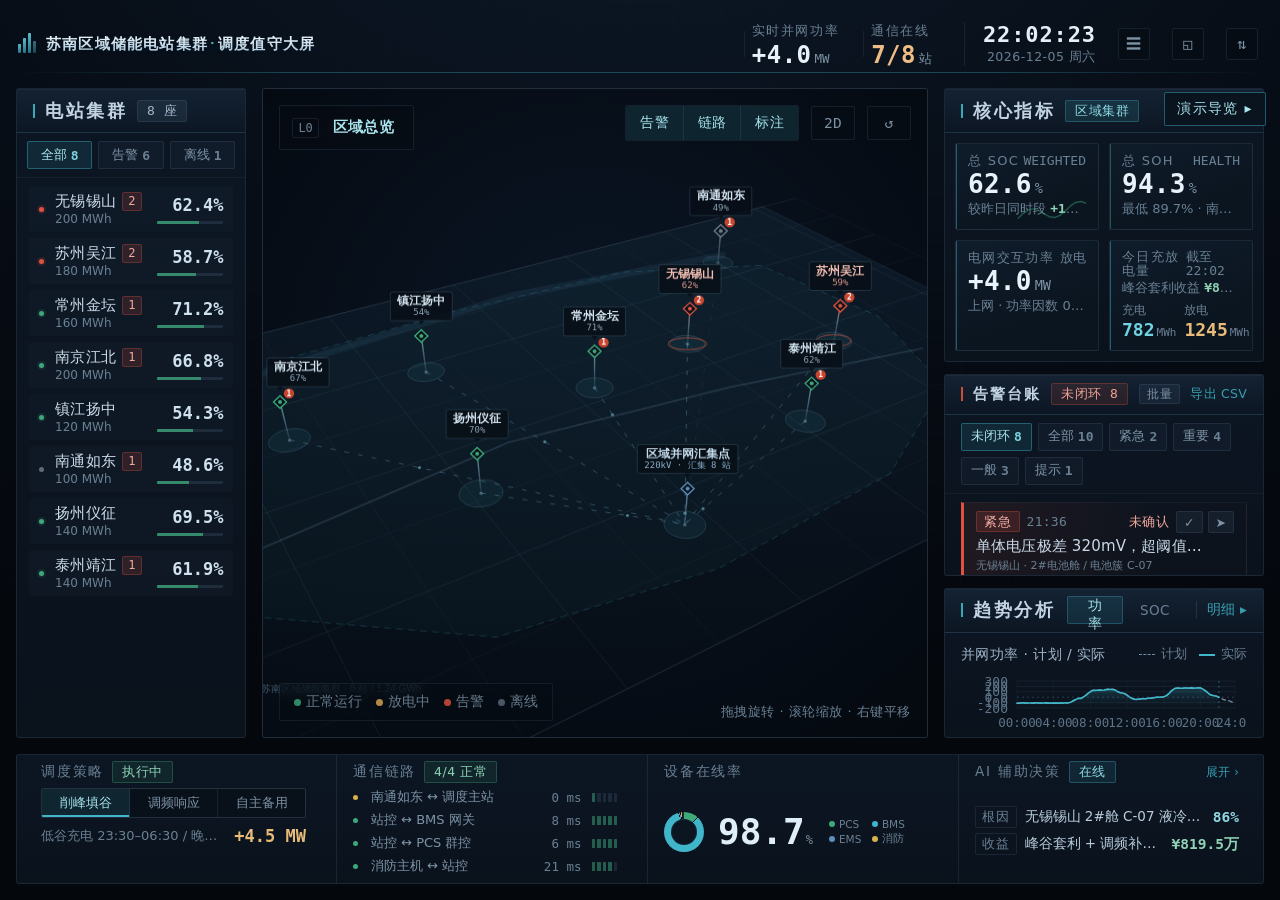
==== commit 65720076: "feat(v1.3.0): 批量处置/撤销/审计日志 + 弱断言修正 + 历史遗留代码修复" ====
--- a/index.html
+++ b/index.html
@@ -5,9 +5,9 @@
 <meta name="viewport" content="width=device-width, initial-scale=1">
 <title>苏南区域储能电站集群 · 数字孪生调度大屏</title>
 <link rel="icon" type="image/svg+xml" href="assets/img/favicon.svg">
-<link rel="stylesheet" href="assets/css/tokens.css?v=1.2.3">
-<link rel="stylesheet" href="assets/css/components.css?v=1.2.3">
-<link rel="stylesheet" href="assets/css/dashboard.css?v=1.2.3">
+<link rel="stylesheet" href="assets/css/tokens.css?v=1.3.0">
+<link rel="stylesheet" href="assets/css/components.css?v=1.3.0">
+<link rel="stylesheet" href="assets/css/dashboard.css?v=1.3.0">
 </head>
 <body>
 
@@ -40,12 +40,13 @@
       <div class="nav-more" id="navMore">
         <button class="tool icon" id="btnNavMore" title="更多：设计规范 / 交互流程 / 分层稿 / 方案叙事">☰</button>
         <div class="nav-menu" id="navMenu" hidden>
-          <span class="ver">v1.2-prototype</span>
+          <span class="ver">v1.3-prototype</span>
+          <a href="#" id="navAudit" role="button">操作审计 <i class="n" id="auditCount">0</i></a>
           <a href="components.html">设计规范</a>
           <a href="flow.html">交互流程</a>
           <a href="mockups.html">分层稿</a>
           <a href="story.html">方案叙事</a>
-          <div class="kbd-row"><kbd>Esc</kbd> 上钻 / 关闭抽屉　<kbd>Space</kbd> 暂停刷新　<kbd>C</kbd> 驾驶舱模式　<kbd>2D</kbd> 俯视</div>
+          <div class="kbd-row"><kbd>Esc</kbd> 上钻 / 关闭　<kbd>Space</kbd> 暂停　<kbd>C</kbd> 驾驶舱　<kbd>A</kbd> 审计　<kbd>Ctrl+Z</kbd> 撤销</div>
         </div>
       </div>
       <button class="tool icon" id="btnCockpit" title="驾驶舱模式：只留主视图与核心 KPI，适合投屏（快捷键 C，选择会被记住）" aria-label="切换驾驶舱模式">◱</button>
@@ -135,12 +136,19 @@
         <span class="bar crit"></span>
         <h3>告警台账</h3>
         <span class="hd-tag crit" id="alertOpen">未闭环 6</span>
-        <span class="meta">按优先级排序</span>
+        <button class="al-tool" id="btnAlertBatch" aria-pressed="false" title="批量处置：勾选多条告警后一次性确认 / 闭环（交接班批量清理）">批量</button>
         <button class="link-btn" id="btnAlertCsv" title="导出当前告警台账（模拟）">导出 CSV</button>
       </div>
       <div class="panel-bd">
         <div class="filter-row" id="alertFilters"></div>
-        <div class="alert-list scroll" id="alertList" role="list"></div>
+        <div class="alert-batch-bar" id="alertBatchBar" hidden>
+          <span class="ab-count" id="abCount">已选 0 条</span>
+          <button class="ab-btn" data-batch="ack" title="批量确认所选告警（未确认 → 已确认）">确认</button>
+          <button class="ab-btn" data-batch="close" title="批量闭环所选告警（未闭环 → 已闭环）">闭环</button>
+          <button class="ab-btn ghost" data-batch="undo" title="撤销最近一次处置（Ctrl+Z）">撤销</button>
+          <button class="ab-btn ghost" data-batch="cancel" title="退出批量模式（Esc）">取消</button>
+        </div>
+        <div class="alert-list scroll" id="alertList" role="list" title="按优先级排序：未确认 > 已确认 > 已闭环"></div>
       </div>
     </section>
 
@@ -253,6 +261,13 @@
       </div>
     </div>
     <div class="dp-sec">
+      <label>操作留痕（v1.3）</label>
+      <div class="dp-row">
+        <button data-dp-batch>批量处置告警</button>
+        <button data-dp-audit>打开操作审计</button>
+      </div>
+    </div>
+    <div class="dp-sec">
       <label>快照回放（本地存储演示）</label>
       <div class="dp-row">
         <button data-dp-snap-save>保存当前快照</button>
@@ -305,6 +320,18 @@
   <div class="drawer-bd scroll" id="drawerBody"></div>
 </aside>
 
+<!-- 操作审计抽屉（v1.3：角色 · 动作 · 对象 · 结果，本地留存最近 200 条） -->
+<aside class="drawer audit-drawer" id="auditDrawer" aria-hidden="true" aria-label="操作审计">
+  <div class="drawer-hd">
+    <div>
+      <b>操作审计</b>
+      <span>告警处置 · 策略下发 · 角色切换 · 撤销（本地留存）</span>
+    </div>
+    <button class="icon-btn" id="auditClose" aria-label="关闭">×</button>
+  </div>
+  <div class="drawer-bd scroll" id="auditBody" role="log" aria-live="polite" aria-relevant="additions"></div>
+</aside>
+
 <div class="toast-wrap" id="toasts"></div>
 
 <script src="assets/js/data.js"></script>
--- a/assets/css/components.css
+++ b/assets/css/components.css
@@ -25,6 +25,8 @@
 .panel-hd .bar.crit{background:var(--crit)}
 .panel-hd h3{font-size:12px;font-weight:600;letter-spacing:.14em;color:#c2d3e3;white-space:nowrap}
 .panel-hd .meta{margin-left:auto;font-size:10.5px;color:var(--txt-4);letter-spacing:.04em;white-space:nowrap}
+/* v1.2.2：meta 与操作按钮之间加分隔线 + 内边距，防误触（告警头「按优先级排序 | 导出 CSV」） */
+.panel-hd .meta + .link-btn{padding-left:10px;border-left:1px solid rgba(126,163,196,.2);margin-left:2px}
 .hd-tag{
   font-size:10px;line-height:15px;padding:0 5px;border-radius:2px;
   color:var(--txt-2);background:rgba(126,163,196,.1);
--- a/assets/css/dashboard.css
+++ b/assets/css/dashboard.css
@@ -93,7 +93,7 @@
   font-family:var(--font-num);font-size:10.5px;line-height:15px;padding:0 4px;border-radius:2px;
   color:#f2a89c;background:rgba(224,82,63,.16);border:1px solid rgba(224,82,63,.28);
 }
-.st-sub{font-size:11.5px;color:var(--txt-4);line-height:14px;letter-spacing:.02em;white-space:nowrap;overflow:hidden;text-overflow:ellipsis}
+.st-sub{font-size:11.5px;color:var(--txt-4);line-height:14px;letter-spacing:-.01em;white-space:nowrap;overflow:hidden;text-overflow:ellipsis}
 .st-soc{text-align:right}
 .st-soc b{display:block;font-family:var(--font-num);font-size:17px;color:#cfe0ee;font-weight:600;line-height:19px}
 .mini-bar{display:block;height:3px;background:rgba(126,163,196,.14);border-radius:1px;margin-top:5px;overflow:hidden}
@@ -150,6 +150,89 @@
 }
 .al-empty b{display:block;color:#7fae97;font-size:14.5px;margin-bottom:3px;letter-spacing:.08em}
 
+/* ---------------- 告警批量处置（v1.3） ----------------
+   面板头「批量」接管 margin-left:auto，导出按钮紧随其后；
+   批量态下勾选框出现、行内操作按钮收起——整行语义从「点开详情」变为「勾选」 */
+#alertPanel .panel-hd .al-tool{
+  margin-left:auto;flex:0 0 auto;height:20px;padding:0 7px;
+  font-size:11.5px;line-height:19px;letter-spacing:.04em;border-radius:2px;cursor:pointer;
+  background:rgba(126,163,196,.08);border:1px solid var(--line-1);color:var(--txt-3);
+}
+#alertPanel .panel-hd .al-tool:hover{color:var(--txt-1);border-color:var(--line-2)}
+#alertPanel .panel-hd .al-tool.is-on{
+  color:#a9e5ee;border-color:rgba(63,182,201,.45);background:rgba(63,182,201,.14);
+}
+#alertPanel .panel-hd .link-btn{margin-left:0}
+.al-check{
+  display:none;position:relative;flex:0 0 14px;width:14px;height:14px;margin-right:2px;
+  border:1px solid rgba(126,163,196,.45);border-radius:2px;background:rgba(6,14,22,.65);
+}
+#alertPanel.batch .al-check{display:inline-block}
+.al-row.picked{
+  background:rgba(63,182,201,.13);
+  border-left-color:var(--acc);
+  box-shadow:inset 0 0 0 1px rgba(63,182,201,.32);
+}
+.al-row.picked .al-check{background:var(--acc);border-color:var(--acc)}
+.al-row.picked .al-check::after{
+  content:"";position:absolute;left:4px;top:1px;width:4px;height:8px;
+  border:solid #06202a;border-width:0 1.5px 1.5px 0;transform:rotate(43deg);
+}
+#alertPanel.batch .al-ics{display:none}
+#alertPanel.batch .al-row{cursor:pointer}
+/* 批量态用操作条替换筛选行：高度零净增（720p 下告警列表不会被挤压），语义上也不该边筛边批量处置 */
+#alertPanel.batch .filter-row{display:none}
+.alert-batch-bar{
+  display:flex;align-items:center;gap:6px;flex:0 0 auto;
+  padding:5px 10px;background:rgba(63,182,201,.08);border-bottom:1px solid rgba(63,182,201,.18);
+}
+.alert-batch-bar[hidden]{display:none}
+.ab-count{font-size:11.5px;color:#8fd9e4;letter-spacing:.04em;margin-right:auto;white-space:nowrap}
+.ab-btn{
+  height:22px;padding:0 8px;font-size:11.5px;line-height:21px;border-radius:2px;cursor:pointer;
+  background:rgba(63,182,201,.18);border:1px solid rgba(63,182,201,.4);color:#bfeaf3;white-space:nowrap;
+}
+.ab-btn:hover{background:rgba(63,182,201,.3)}
+.ab-btn.ghost{background:rgba(126,163,196,.06);border-color:var(--line-1);color:var(--txt-3)}
+.ab-btn.ghost:hover{color:var(--txt-1);border-color:var(--line-2)}
+
+/* ---------------- 操作审计抽屉（v1.3） ---------------- */
+.nav-menu a .n{
+  font-family:var(--font-num);font-size:10.5px;font-style:normal;color:var(--txt-4);
+  margin-left:4px;padding:0 4px;line-height:15px;border-radius:2px;
+  background:rgba(126,163,196,.12);border:1px solid var(--line-1);
+}
+.audit-drawer .au-hd{
+  display:flex;align-items:center;gap:10px;margin-bottom:9px;
+  font-size:12px;color:var(--txt-4);letter-spacing:.04em;
+}
+.audit-drawer .au-hd b{color:#c8d8e6;font-family:var(--font-num)}
+.audit-drawer .au-hd .link-btn{margin-left:0}
+.audit-drawer .au-hd .link-btn:first-of-type{margin-left:auto}
+.au-list{display:flex;flex-direction:column;gap:5px}
+.au-row{
+  padding:7px 9px;font-size:12.5px;
+  background:rgba(126,163,196,.03);border-left:2px solid rgba(126,163,196,.18);
+  border-radius:0 2px 2px 0;
+}
+.au-l1{display:flex;align-items:center;gap:7px}
+.au-t{font-family:var(--font-num);font-size:12px;color:var(--txt-4);letter-spacing:.02em}
+.au-role{
+  font-size:11.5px;line-height:17px;padding:0 5px;border-radius:2px;text-align:center;
+  color:var(--txt-2);background:rgba(126,163,196,.1);border:1px solid var(--line-1);white-space:nowrap;
+}
+.au-role.r-admin{color:#a9e5ee;border-color:rgba(63,182,201,.35);background:rgba(63,182,201,.12)}
+.au-role.r-dispatcher{color:#f0bf88;border-color:rgba(223,138,46,.35);background:rgba(223,138,46,.1)}
+.au-role.r-inspector{color:#9ed3bd;border-color:rgba(62,168,123,.35);background:rgba(62,168,123,.1)}
+.au-act{color:#c8d8e6;letter-spacing:.02em;white-space:nowrap}
+.au-res{margin-left:auto;color:#7fae97;font-size:11.5px;white-space:nowrap;flex-shrink:0}
+.au-obj{
+  margin-top:3px;font-size:11.5px;color:var(--txt-3);letter-spacing:.01em;
+  overflow:hidden;text-overflow:ellipsis;white-space:nowrap;
+}
+/* 抽屉打开时隐藏演示 FAB（z-index 421 会压在抽屉 310 之上） */
+body.drawer-open .demo-fab{display:none}
+
 /* ---------------- 主视区 ---------------- */
 .stage{
   position:relative;height:100%;min-height:0;overflow:hidden;
@@ -256,6 +339,7 @@
 
 /* ---------------- 指标卡（主数值为卡片最大字号 · 附属文字精简） ---------------- */
 .metric-grid{display:grid;grid-template-columns:1fr 1fr;gap:12px;padding:12px}
+.metric-grid .m-card{min-width:0} /* v1.2.2：防 nowrap 子内容把 grid 列撑破（SOH 副行右侧被裁的根因） */
 .m-card{
   position:relative;overflow:hidden;padding:10px 12px 12px;
   background:linear-gradient(160deg,#0f1c2a,#0b1520 70%);
@@ -315,6 +399,12 @@
 #chartsPanel:not(.folded){flex:2.6 1 0}
 #chartsPanel:not(.folded) .chart-main .chart-box{min-height:96px}
 #btnChartMore{font-size:11.5px}
+/* v1.2.2：演示场景标签收成 Tag——长文案不再抢占顶栏视觉重心（右侧让给系统时间） */
+#scenarioTag{
+  font-size:10px;line-height:16px;padding:0 6px;border-radius:2px;
+  background:rgba(223,138,46,.1);border:1px solid rgba(223,138,46,.35);
+  max-width:230px;overflow:hidden;text-overflow:ellipsis;white-space:nowrap;
+}
 .chart-tabs button:hover{color:var(--txt-2)}
 .chart-tabs button.on{color:#a9e5ee;background:rgba(63,182,201,.12);border-color:rgba(63,182,201,.3)}
 .chart-sub{font-size:9px;color:var(--txt-4);display:flex;gap:8px;align-items:center;line-height:20px}
@@ -807,3 +897,23 @@
 body.compact .bb-hd{font-size:14px;margin:0}
 body.compact .on-wrap>b{font-size:26px}
 body.compact .seg button{height:24px;font-size:12.5px}
+
+/* ---------- v1.3 批量处置 / 审计：矮视口与 2K+ 档适配（放末尾，确保覆盖基线） ---------- */
+@media (max-height:820px){
+  .alert-batch-bar{padding:3px 10px;gap:5px}
+  .ab-count{font-size:11px}
+  .ab-btn{height:20px;line-height:19px;font-size:11px;padding:0 7px}
+}
+@media (min-width:2560px){
+  #alertPanel .panel-hd .al-tool{height:32px;line-height:31px;font-size:15px;padding:0 10px}
+  .ab-count{font-size:15px}
+  .ab-btn{height:32px;line-height:31px;font-size:15px;padding:0 11px}
+  .au-row{font-size:15px}
+  .au-t,.au-res,.au-obj{font-size:14px}
+}
+@media (min-width:3200px){
+  #alertPanel .panel-hd .al-tool{height:36px;line-height:35px;font-size:17px;padding:0 12px}
+  .ab-btn{height:36px;line-height:35px;font-size:17px}
+  .au-row{font-size:17px}
+  .au-t,.au-res{font-size:15px}
+}
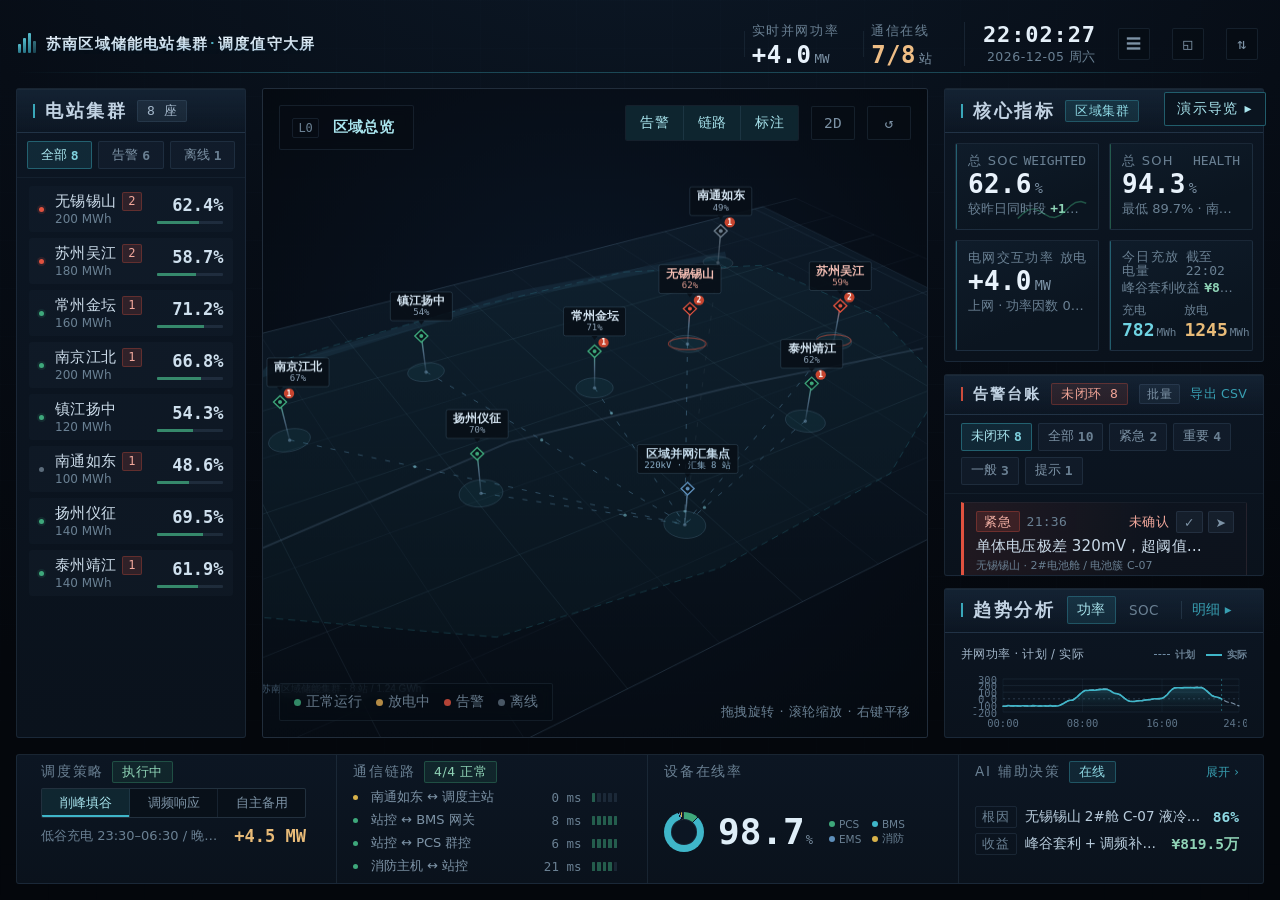
==== commit 7f20aab4: "fix(v1.3.2): 趋势区 Tab 竖排/Y 轴重叠/图例拥挤修复 + 4 条防破版断言" ====
--- a/index.html
+++ b/index.html
@@ -5,9 +5,9 @@
 <meta name="viewport" content="width=device-width, initial-scale=1">
 <title>苏南区域储能电站集群 · 数字孪生调度大屏</title>
 <link rel="icon" type="image/svg+xml" href="assets/img/favicon.svg">
-<link rel="stylesheet" href="assets/css/tokens.css?v=1.3.0">
-<link rel="stylesheet" href="assets/css/components.css?v=1.3.0">
-<link rel="stylesheet" href="assets/css/dashboard.css?v=1.3.0">
+<link rel="stylesheet" href="assets/css/tokens.css?v=1.3.2">
+<link rel="stylesheet" href="assets/css/components.css?v=1.3.2">
+<link rel="stylesheet" href="assets/css/dashboard.css?v=1.3.2">
 </head>
 <body>
 
@@ -160,14 +160,14 @@
           <button class="on" data-tab="power">功率</button>
           <button data-tab="soc">SOC</button>
         </div>
-        <span class="meta" id="chartMeta">计划 vs 实际</span>
+        <span class="meta" id="chartMeta" title="主图对照：计划 vs 实际">对照</span>
         <button class="link-btn" id="btnChartMore" title="展开温度 / 健康度明细图">明细 ▸</button>
       </div>
       <div class="panel-bd chart-body">
         <div class="chart-main">
           <div class="chart-title">
             <span id="mainChartTitle">并网功率 · 计划 / 实际</span>
-            <span class="lg"><i class="lg-plan"></i>计划<i class="lg-act"></i>实际</span>
+            <span class="lg"><i class="lg-plan"></i><em>计划</em><i class="lg-act"></i><em>实际</em></span>
           </div>
           <div class="chart-box" id="chartMain"></div>
         </div>
--- a/assets/css/dashboard.css
+++ b/assets/css/dashboard.css
@@ -380,16 +380,18 @@
   font-size:12.5px;color:var(--txt-2);letter-spacing:.03em;white-space:nowrap;overflow:hidden;
 }
 .chart-title .unit{font-family:var(--font-num);font-size:11px;color:var(--txt-4);margin-left:auto}
-.chart-title .lg{margin-left:auto;display:flex;align-items:center;gap:5px;font-size:11px;color:var(--txt-4);letter-spacing:.02em}
+.chart-title .lg{margin-left:auto;display:flex;align-items:center;gap:5px;font-size:11px;color:var(--txt-4);letter-spacing:.02em;flex-shrink:0;white-space:nowrap}
 .chart-title .lg i{width:16px;height:0;border-top:1px dashed #6f8ba4;display:block;margin-right:1px}
 .chart-title .lg i.lg-act{border-top:2px solid var(--acc);margin-left:6px}
 .chart-box{position:relative;flex:1;min-height:0}
 .chart-box svg{position:absolute;inset:0;display:block}
 .chart-mini{display:flex;flex-direction:column;min-width:0;min-height:0}
-.chart-tabs{display:flex;gap:3px;margin-left:2px}
+/* v1.3.2：Tab 绝不换行/不被压缩——右栏 320~380px 时「功率」曾被挤成上下两行 */
+.chart-tabs{display:flex;gap:3px;margin-left:2px;flex-shrink:0}
 .chart-tabs button{
   height:26px;padding:0 12px;font-size:12.5px;letter-spacing:.03em;cursor:pointer;
   background:transparent;border:1px solid transparent;border-radius:2px;color:var(--txt-4);
+  white-space:nowrap;flex-shrink:0;
 }
 /* 明细图折叠（信息减负：默认只看主趋势，温度/健康度收进「明细」开关） */
 #chartsPanel.folded .chart-row{display:none}
@@ -398,7 +400,14 @@
    2.6 档：展开 ≈ 44+26+主图+150，告警保留可见行数不归零 */
 #chartsPanel:not(.folded){flex:2.6 1 0}
 #chartsPanel:not(.folded) .chart-main .chart-box{min-height:96px}
-#btnChartMore{font-size:11.5px}
+#btnChartMore{font-size:11.5px;flex-shrink:0;white-space:nowrap}
+/* v1.3.2：趋势面板头防御——标题/证据/按钮一律不换行，空间不足时只让 meta 省略（大屏右栏 320~460px 均稳） */
+#chartsPanel .panel-hd h3{white-space:nowrap;flex-shrink:0}
+#chartsPanel .panel-hd .meta{flex-shrink:0;white-space:nowrap;max-width:72px;overflow:hidden;text-overflow:ellipsis}
+/* 主图标题可省略，图例保完整（图例是读图刚需，标题在 tooltip/面包屑均有） */
+.chart-title>span:first-child{min-width:0;overflow:hidden;text-overflow:ellipsis;white-space:nowrap}
+.chart-title .unit{flex-shrink:0;white-space:nowrap}
+.chart-title .lg em{font-style:normal}
 /* v1.2.2：演示场景标签收成 Tag——长文案不再抢占顶栏视觉重心（右侧让给系统时间） */
 #scenarioTag{
   font-size:10px;line-height:16px;padding:0 6px;border-radius:2px;
@@ -792,6 +801,11 @@
   .st-sub .mw{display:none}
   /* v1.1.2：窄列面板头 meta 直接隐藏（容量/数量在行内与 KPI 均有，截断省略号不如有意为之的隐藏） */
   .panel-hd .meta{display:none}
+  /* v1.3.2：右栏 ≤360px 时趋势区内件降噪——迷你图标题压字号、单位 ℃/簇 让位（悬浮提示仍带单位） */
+  .chart-title{font-size:11.5px;gap:5px}
+  .chart-title .lg{font-size:10px;gap:4px}
+  .chart-mini .chart-title .unit{display:none}
+  .chart-tabs button{padding:0 9px}
 }
 @media (max-width:1100px){
   .app{grid-template-columns:clamp(230px,20vw,250px) minmax(0,1fr) 300px}
@@ -799,6 +813,17 @@
   .al-foot span:first-child{display:none}
   .tb-right .tb-kpi:nth-child(2){display:none}
   .topbar .ver{display:none}
+}
+
+/* ============================================================
+   v1.3.2 中等高度：展开趋势时右侧三块总高超限 → 趋势改固定高度
+   （否则 flex 压缩把主图压扁、底部图例被面板下缘裁切）
+   ============================================================ */
+@media (min-height:821px) and (max-height:1100px){
+  #chartsPanel:not(.folded){flex:0 0 auto}
+  #chartsPanel:not(.folded) .chart-main .chart-box{min-height:84px;height:84px}
+  #chartsPanel:not(.folded) .chart-row{flex:0 0 128px}
+  .chart-body{overflow:hidden}
 }
 
 /* ============================================================
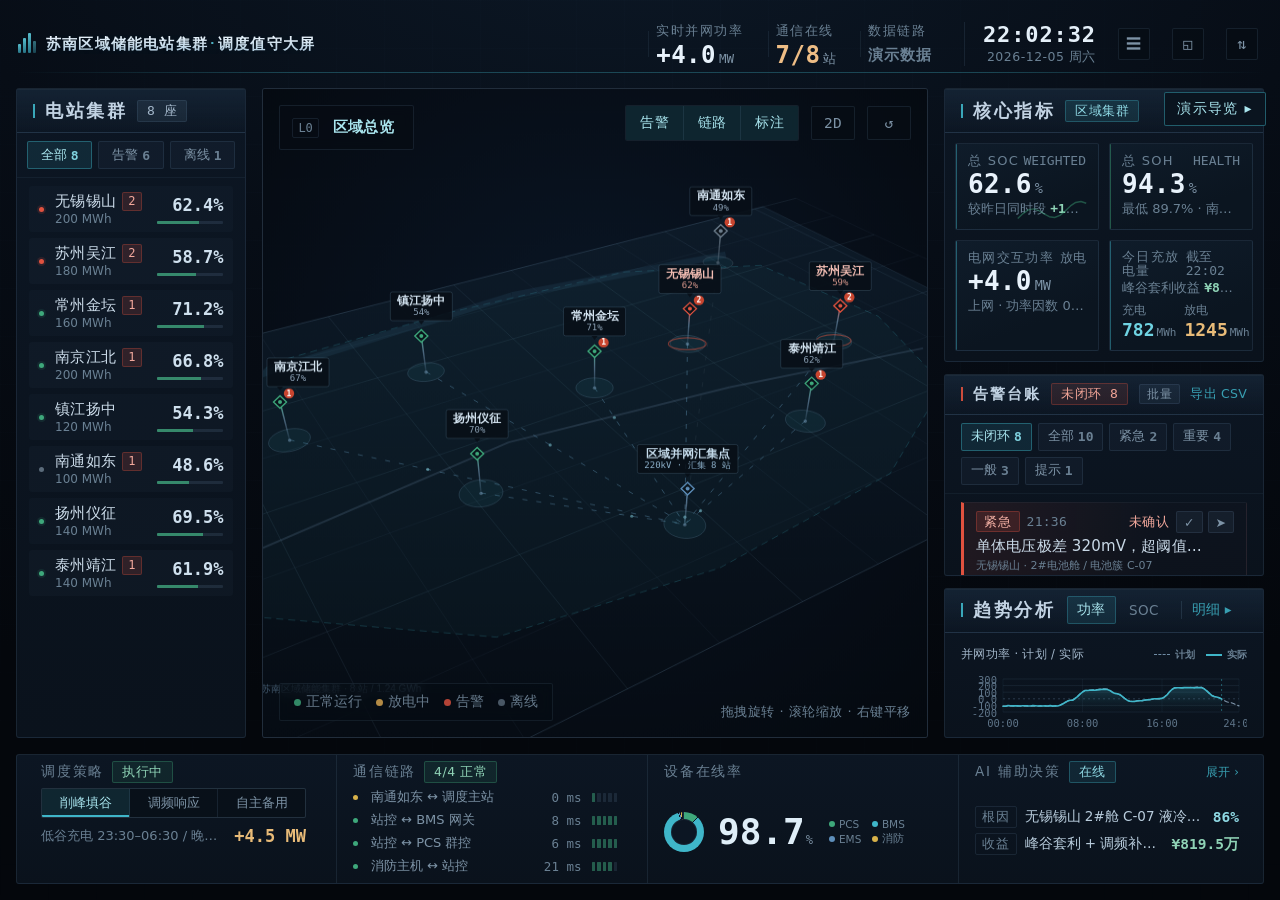
==== commit 18ff6e95: "feat(v2.0.0): 真实数据链路——DataIO WS 客户端 + 零依赖桥接服务 + 协议契约 + 实时 E2E(9项)" ====
--- a/index.html
+++ b/index.html
@@ -5,9 +5,9 @@
 <meta name="viewport" content="width=device-width, initial-scale=1">
 <title>苏南区域储能电站集群 · 数字孪生调度大屏</title>
 <link rel="icon" type="image/svg+xml" href="assets/img/favicon.svg">
-<link rel="stylesheet" href="assets/css/tokens.css?v=1.3.2">
-<link rel="stylesheet" href="assets/css/components.css?v=1.3.2">
-<link rel="stylesheet" href="assets/css/dashboard.css?v=1.3.2">
+<link rel="stylesheet" href="assets/css/tokens.css?v=2.0.0">
+<link rel="stylesheet" href="assets/css/components.css?v=2.0.0">
+<link rel="stylesheet" href="assets/css/dashboard.css?v=2.0.0">
 </head>
 <body>
 
@@ -33,6 +33,10 @@
         <label>通信在线</label>
         <b class="ok" id="hdrComm">8/8<i>站</i></b>
       </div>
+      <div class="tb-kpi">
+        <label>数据链路</label>
+        <b class="dim" id="hdrSrc" title="数据来源状态">演示数据</b>
+      </div>
       <div class="tb-clock">
         <b id="clockTime">--:--:--</b>
         <span id="clockDate">2026-11-05 周四</span>
@@ -40,7 +44,7 @@
       <div class="nav-more" id="navMore">
         <button class="tool icon" id="btnNavMore" title="更多：设计规范 / 交互流程 / 分层稿 / 方案叙事">☰</button>
         <div class="nav-menu" id="navMenu" hidden>
-          <span class="ver">v1.3-prototype</span>
+          <span class="ver">v2.0-prototype</span>
           <a href="#" id="navAudit" role="button">操作审计 <i class="n" id="auditCount">0</i></a>
           <a href="components.html">设计规范</a>
           <a href="flow.html">交互流程</a>
@@ -334,10 +338,12 @@
 
 <div class="toast-wrap" id="toasts"></div>
 
-<script src="assets/js/data.js"></script>
-<script src="assets/js/charts.js"></script>
-<script src="assets/js/twin.js"></script>
-<script src="assets/js/scenes.js"></script>
-<script src="assets/js/app.js"></script>
+<script src="assets/js/config.js?v=2.0.0"></script>
+<script src="assets/js/dataio.js?v=2.0.0"></script>
+<script src="assets/js/data.js?v=2.0.0"></script>
+<script src="assets/js/charts.js?v=2.0.0"></script>
+<script src="assets/js/twin.js?v=2.0.0"></script>
+<script src="assets/js/scenes.js?v=2.0.0"></script>
+<script src="assets/js/app.js?v=2.0.0"></script>
 </body>
 </html>
--- a/assets/css/dashboard.css
+++ b/assets/css/dashboard.css
@@ -54,6 +54,10 @@
 .tb-kpi b{font-family:var(--font-num);font-size:24px;font-weight:600;color:#e4eff8;line-height:1;letter-spacing:.02em}
 .tb-kpi b i{font-size:10.5px;font-weight:400;color:var(--txt-3);margin-left:3px;letter-spacing:0}
 .tb-kpi b.ok{color:#7fd0b0}
+/* v2.0：数据链路角标三态（演示数据 / 模拟推送·重连 / 实时） */
+.tb-kpi b.dim{color:var(--txt-4);font-size:15px;line-height:24px;letter-spacing:.06em}
+.tb-kpi b.warn{color:#eebd85;font-size:15px;line-height:24px;letter-spacing:.06em}
+.tb-kpi b.bad{color:#e08585;font-size:15px;line-height:24px;letter-spacing:.06em}
 .tb-clock{text-align:right;padding-left:18px;border-left:1px solid var(--line-1)}
 .tb-clock b{display:block;font-family:var(--font-num);font-size:19px;color:#e4eff8;letter-spacing:.04em}
 .tb-clock span{display:block;font-size:10.5px;color:var(--txt-4);margin-top:2px;letter-spacing:.04em}
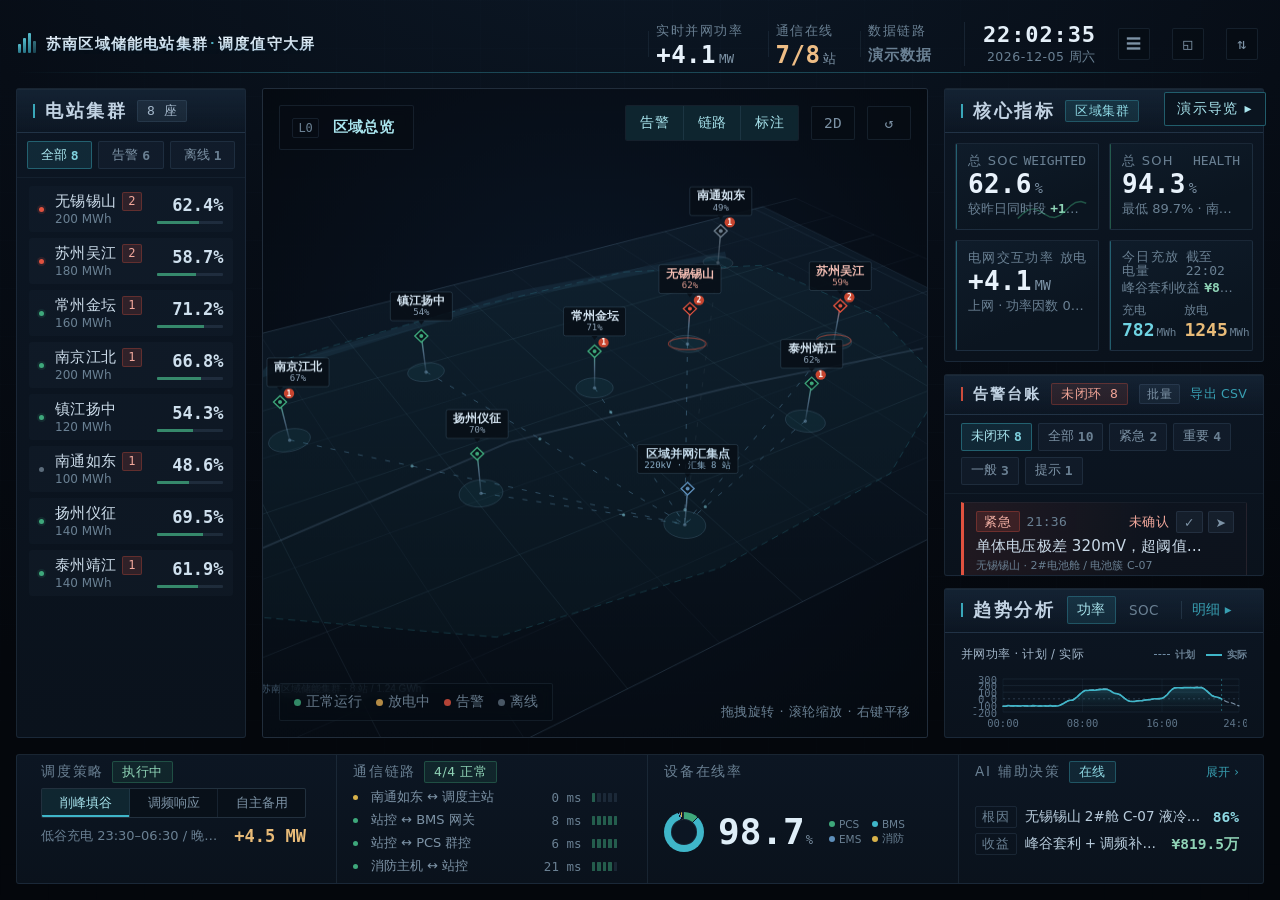
==== commit 7d635445: "feat(v2.1.0): MQTT 直连——零依赖 MQTT 3.1.1 客户端 + bridge MQTT 模式 + EMS 模拟器 + 10 断言 E2E" ====
--- a/index.html
+++ b/index.html
@@ -5,9 +5,9 @@
 <meta name="viewport" content="width=device-width, initial-scale=1">
 <title>苏南区域储能电站集群 · 数字孪生调度大屏</title>
 <link rel="icon" type="image/svg+xml" href="assets/img/favicon.svg">
-<link rel="stylesheet" href="assets/css/tokens.css?v=2.0.0">
-<link rel="stylesheet" href="assets/css/components.css?v=2.0.0">
-<link rel="stylesheet" href="assets/css/dashboard.css?v=2.0.0">
+<link rel="stylesheet" href="assets/css/tokens.css?v=2.1.0">
+<link rel="stylesheet" href="assets/css/components.css?v=2.1.0">
+<link rel="stylesheet" href="assets/css/dashboard.css?v=2.1.0">
 </head>
 <body>
 
@@ -44,7 +44,7 @@
       <div class="nav-more" id="navMore">
         <button class="tool icon" id="btnNavMore" title="更多：设计规范 / 交互流程 / 分层稿 / 方案叙事">☰</button>
         <div class="nav-menu" id="navMenu" hidden>
-          <span class="ver">v2.0-prototype</span>
+          <span class="ver">v2.1-prototype</span>
           <a href="#" id="navAudit" role="button">操作审计 <i class="n" id="auditCount">0</i></a>
           <a href="components.html">设计规范</a>
           <a href="flow.html">交互流程</a>
@@ -338,12 +338,12 @@
 
 <div class="toast-wrap" id="toasts"></div>
 
-<script src="assets/js/config.js?v=2.0.0"></script>
-<script src="assets/js/dataio.js?v=2.0.0"></script>
-<script src="assets/js/data.js?v=2.0.0"></script>
-<script src="assets/js/charts.js?v=2.0.0"></script>
-<script src="assets/js/twin.js?v=2.0.0"></script>
-<script src="assets/js/scenes.js?v=2.0.0"></script>
-<script src="assets/js/app.js?v=2.0.0"></script>
+<script src="assets/js/config.js?v=2.1.0"></script>
+<script src="assets/js/dataio.js?v=2.1.0"></script>
+<script src="assets/js/data.js?v=2.1.0"></script>
+<script src="assets/js/charts.js?v=2.1.0"></script>
+<script src="assets/js/twin.js?v=2.1.0"></script>
+<script src="assets/js/scenes.js?v=2.1.0"></script>
+<script src="assets/js/app.js?v=2.1.0"></script>
 </body>
 </html>
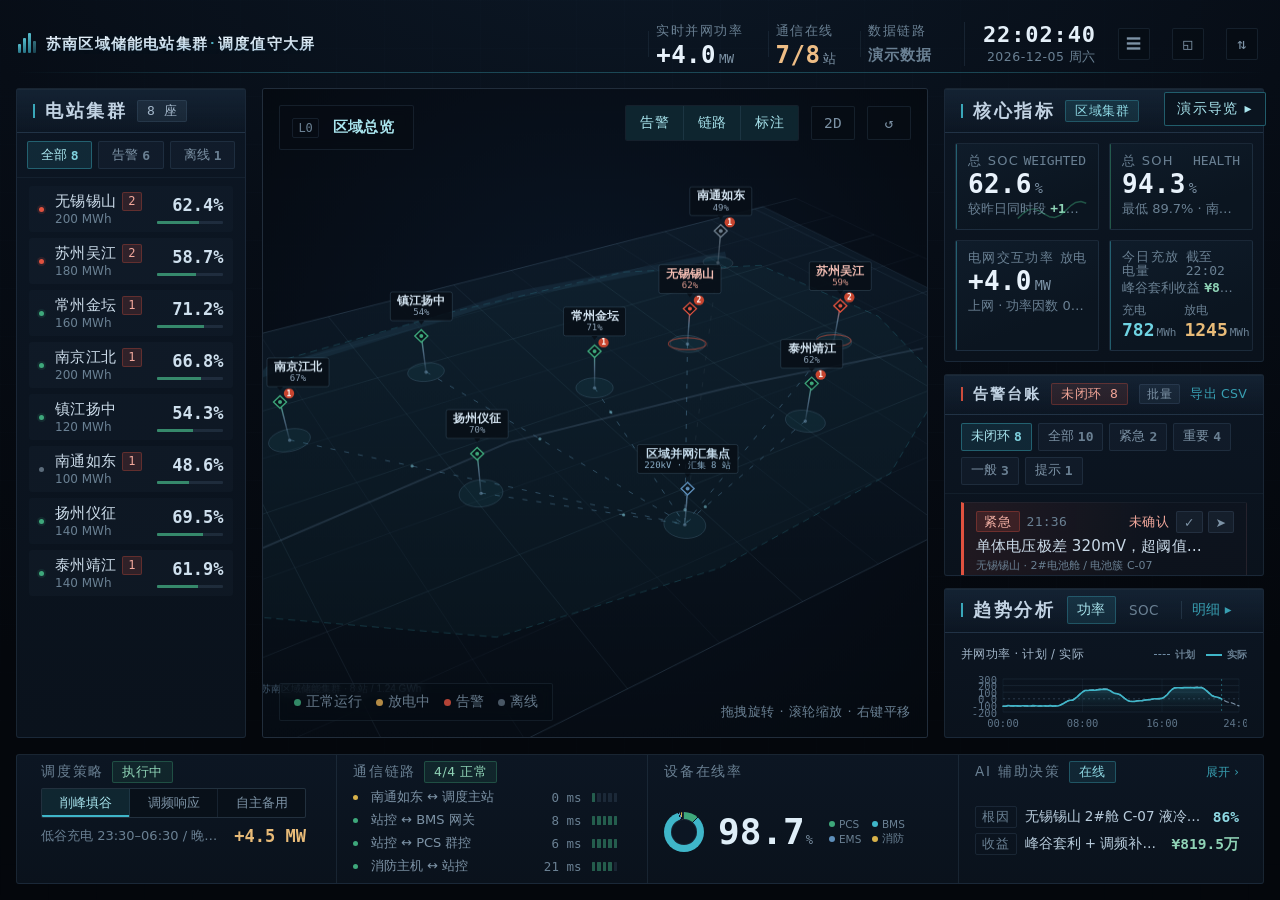
==== commit 0c4e9d20: "feat(v2.2.0): 工程化监控——/metrics Prometheus 端点、前端遥测、outbox 反向控制闭环（重试+死信+回滚）、合理性闸门、异常注入 9 断言、24h 长跑采样器" ====
--- a/index.html
+++ b/index.html
@@ -44,7 +44,7 @@
       <div class="nav-more" id="navMore">
         <button class="tool icon" id="btnNavMore" title="更多：设计规范 / 交互流程 / 分层稿 / 方案叙事">☰</button>
         <div class="nav-menu" id="navMenu" hidden>
-          <span class="ver">v2.1-prototype</span>
+          <span class="ver">v2.2-prototype</span>
           <a href="#" id="navAudit" role="button">操作审计 <i class="n" id="auditCount">0</i></a>
           <a href="components.html">设计规范</a>
           <a href="flow.html">交互流程</a>
@@ -338,8 +338,9 @@
 
 <div class="toast-wrap" id="toasts"></div>
 
-<script src="assets/js/config.js?v=2.1.0"></script>
-<script src="assets/js/dataio.js?v=2.1.0"></script>
+<script src="assets/js/config.js?v=2.2.0"></script>
+<script src="assets/js/dataio.js?v=2.2.0"></script>
+<script src="assets/js/monitor.js?v=2.2.0"></script>
 <script src="assets/js/data.js?v=2.1.0"></script>
 <script src="assets/js/charts.js?v=2.1.0"></script>
 <script src="assets/js/twin.js?v=2.1.0"></script>
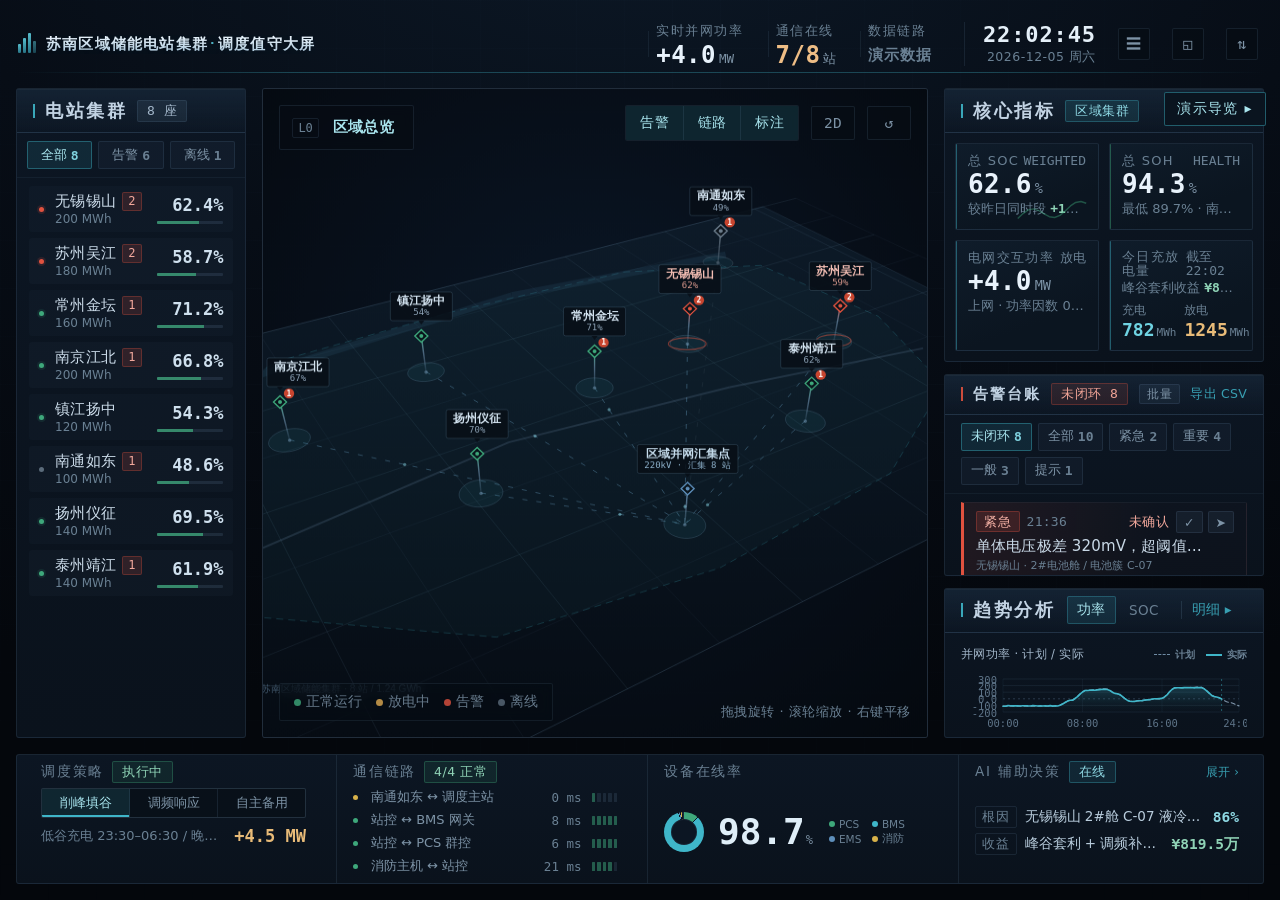
==== commit 2ccee576: "feat(v2.3.0): 混沌工程——乱序守卫(迟到旧数据拒收)、--chaos-flap 断链演练、chaos_e2e 12断言(有界排队/退避上限/最终一致)、Prometheus+Grafan" ====
--- a/index.html
+++ b/index.html
@@ -44,7 +44,7 @@
       <div class="nav-more" id="navMore">
         <button class="tool icon" id="btnNavMore" title="更多：设计规范 / 交互流程 / 分层稿 / 方案叙事">☰</button>
         <div class="nav-menu" id="navMenu" hidden>
-          <span class="ver">v2.2-prototype</span>
+          <span class="ver">v2.3-prototype</span>
           <a href="#" id="navAudit" role="button">操作审计 <i class="n" id="auditCount">0</i></a>
           <a href="components.html">设计规范</a>
           <a href="flow.html">交互流程</a>
@@ -338,9 +338,9 @@
 
 <div class="toast-wrap" id="toasts"></div>
 
-<script src="assets/js/config.js?v=2.2.0"></script>
-<script src="assets/js/dataio.js?v=2.2.0"></script>
-<script src="assets/js/monitor.js?v=2.2.0"></script>
+<script src="assets/js/config.js?v=2.3.0"></script>
+<script src="assets/js/dataio.js?v=2.3.0"></script>
+<script src="assets/js/monitor.js?v=2.3.0"></script>
 <script src="assets/js/data.js?v=2.1.0"></script>
 <script src="assets/js/charts.js?v=2.1.0"></script>
 <script src="assets/js/twin.js?v=2.1.0"></script>
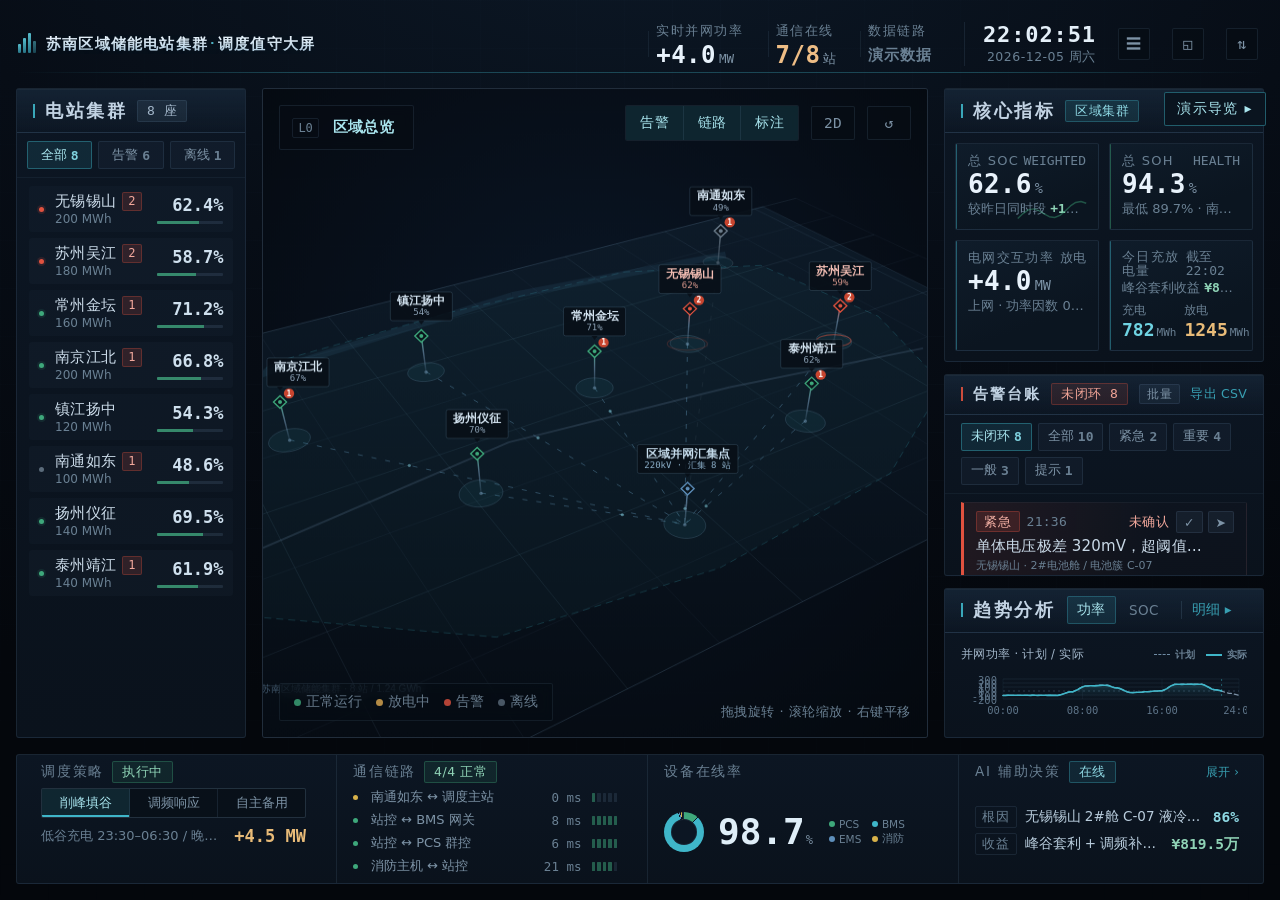
==== commit e40adb18: "fix(v2.3.1): 内网部署加固——?ws=live 同域 /ws 推导、重连沿用实际 URL 并隔离旧 socket 回调、nginx WS 反代示例、零外网依赖拔网线演练(10断言)" ====
--- a/index.html
+++ b/index.html
@@ -44,7 +44,7 @@
       <div class="nav-more" id="navMore">
         <button class="tool icon" id="btnNavMore" title="更多：设计规范 / 交互流程 / 分层稿 / 方案叙事">☰</button>
         <div class="nav-menu" id="navMenu" hidden>
-          <span class="ver">v2.3-prototype</span>
+          <span class="ver">v2.3.1-prototype</span>
           <a href="#" id="navAudit" role="button">操作审计 <i class="n" id="auditCount">0</i></a>
           <a href="components.html">设计规范</a>
           <a href="flow.html">交互流程</a>
@@ -338,9 +338,9 @@
 
 <div class="toast-wrap" id="toasts"></div>
 
-<script src="assets/js/config.js?v=2.3.0"></script>
-<script src="assets/js/dataio.js?v=2.3.0"></script>
-<script src="assets/js/monitor.js?v=2.3.0"></script>
+<script src="assets/js/config.js?v=2.3.1"></script>
+<script src="assets/js/dataio.js?v=2.3.1"></script>
+<script src="assets/js/monitor.js?v=2.3.1"></script>
 <script src="assets/js/data.js?v=2.1.0"></script>
 <script src="assets/js/charts.js?v=2.1.0"></script>
 <script src="assets/js/twin.js?v=2.1.0"></script>
